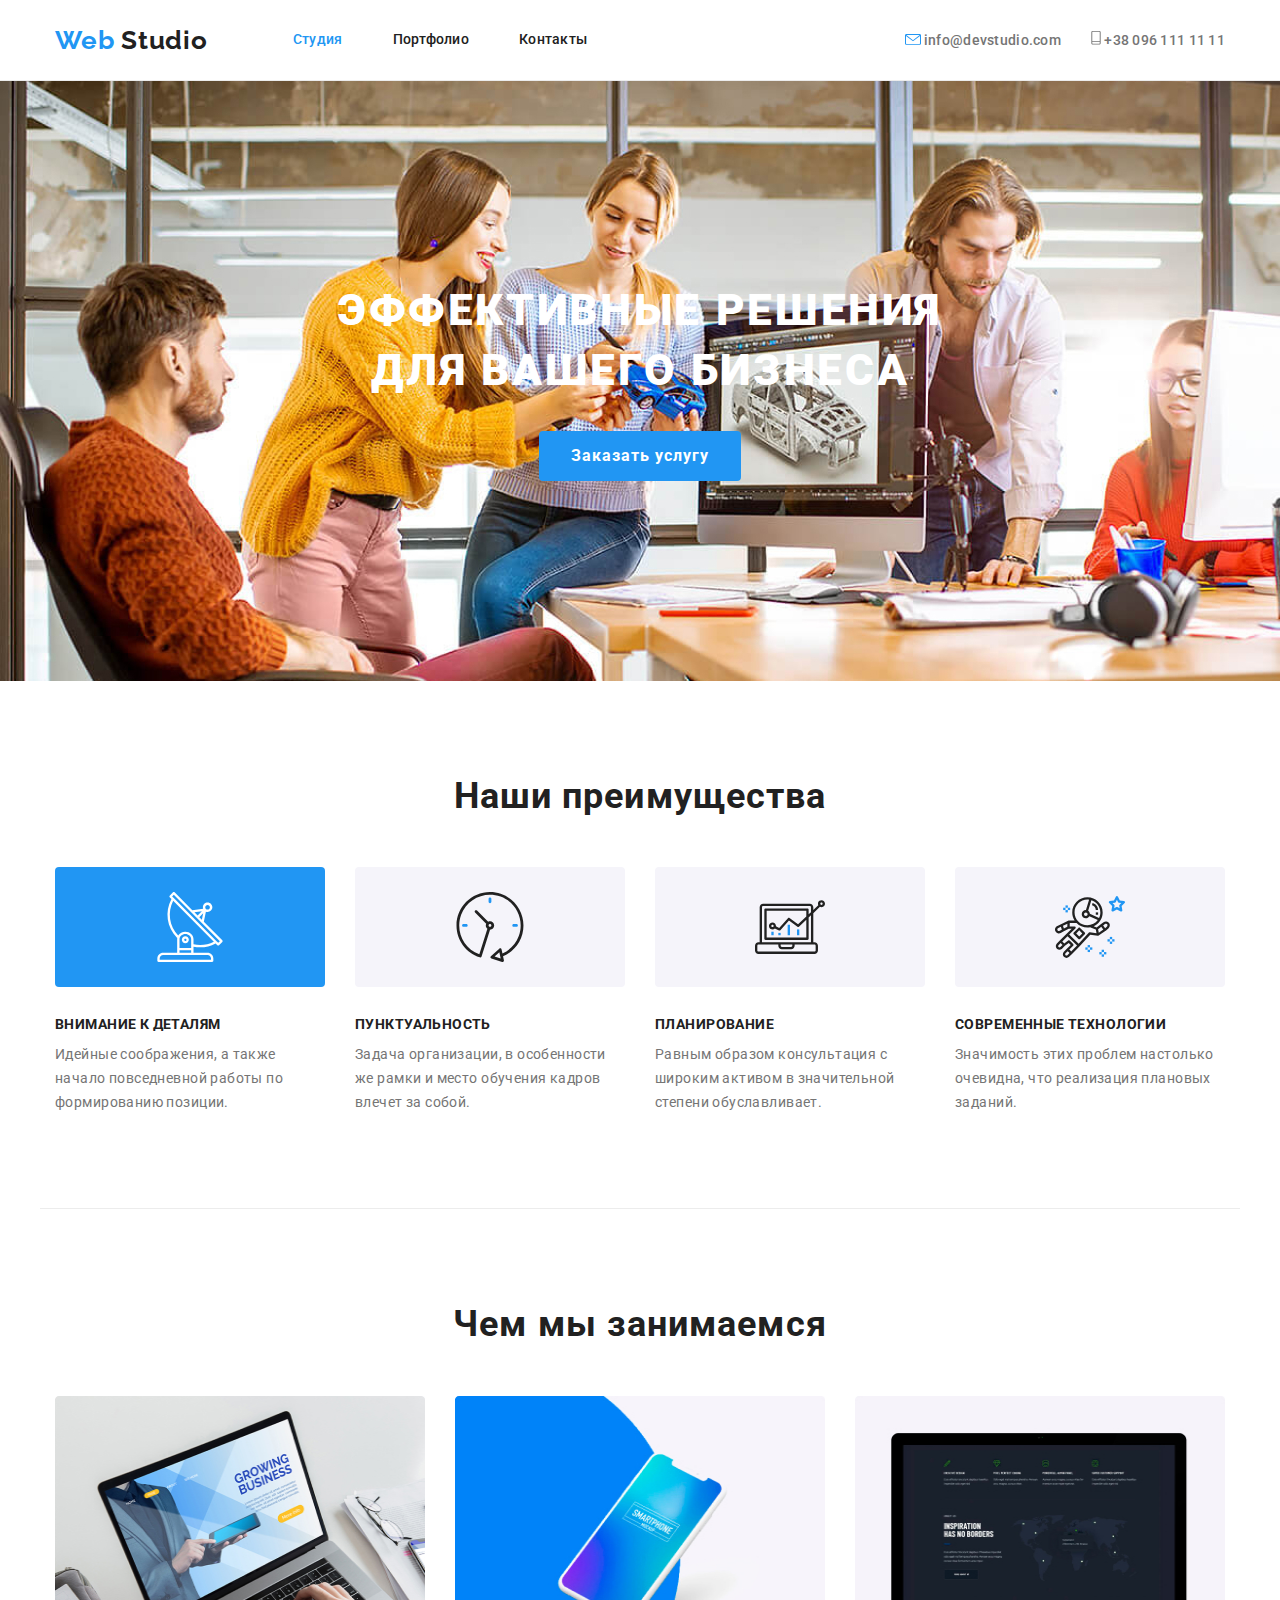
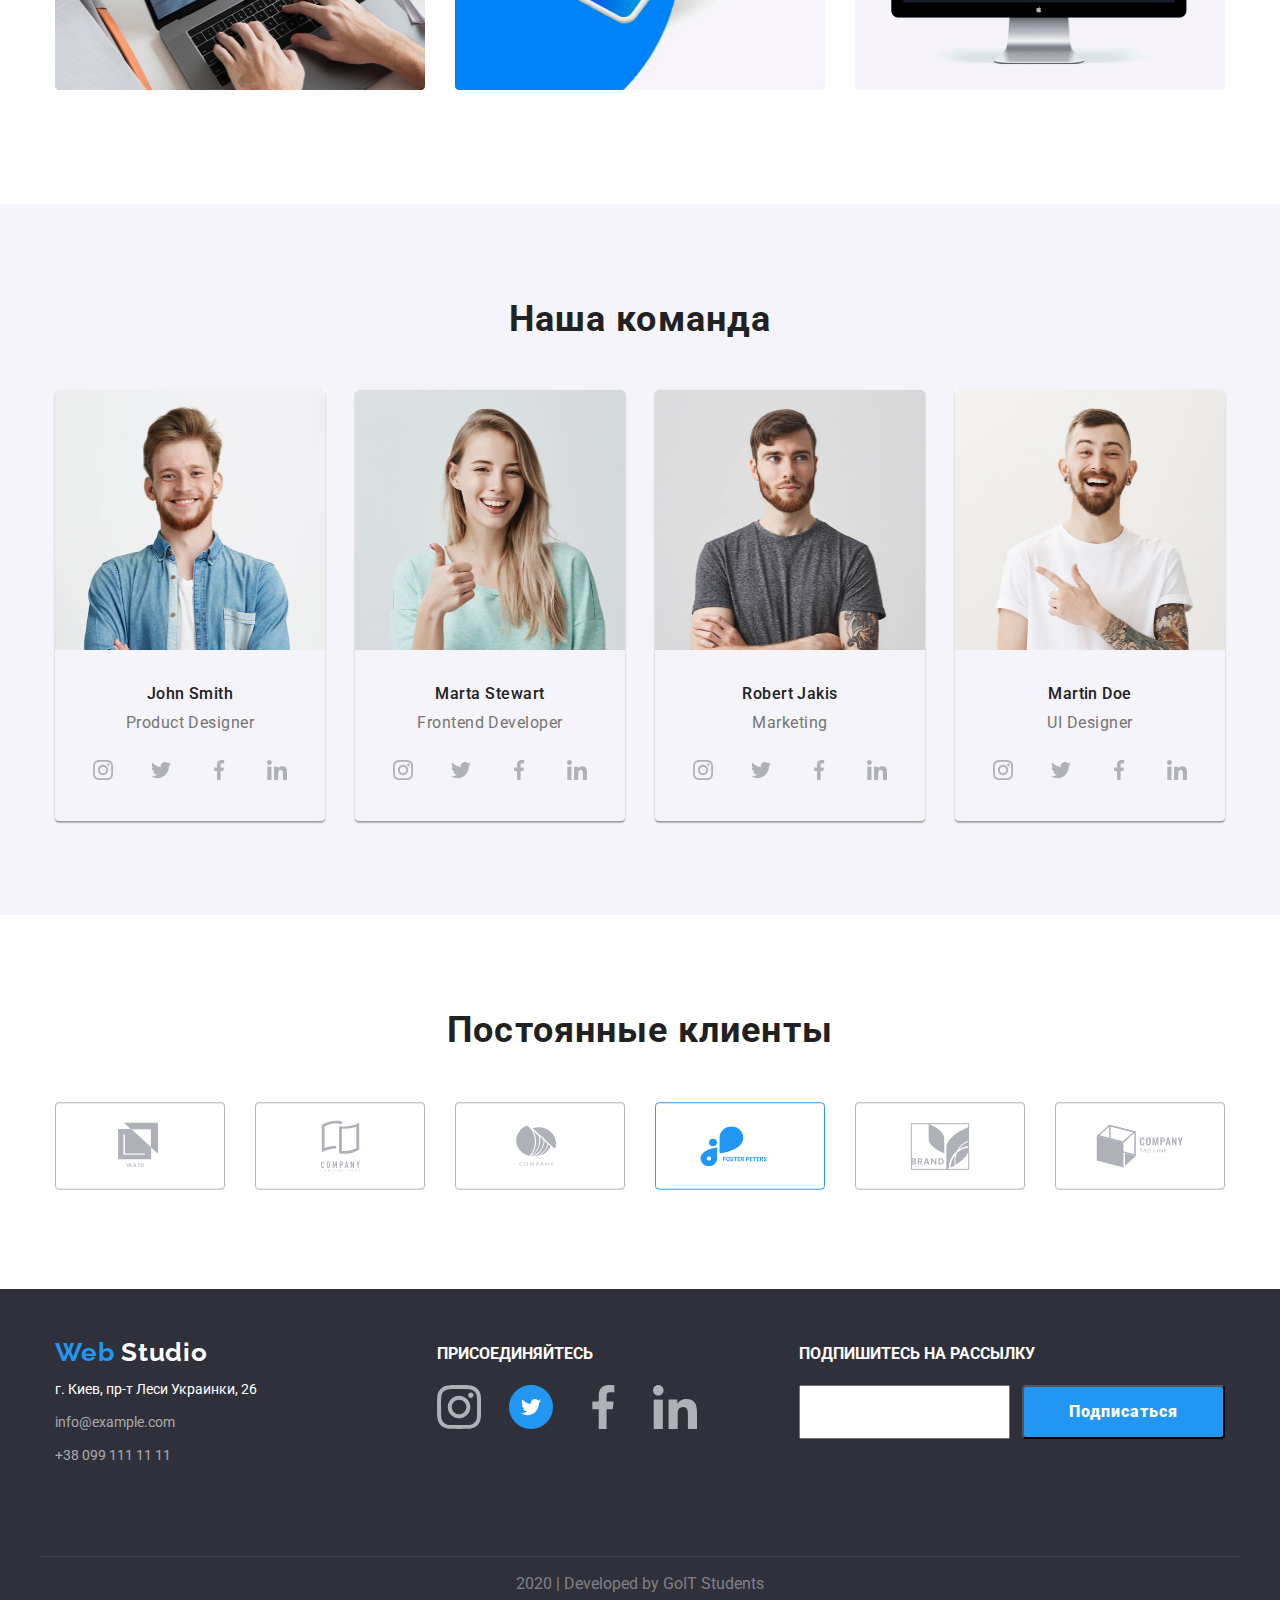
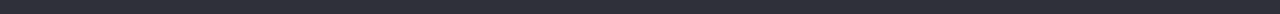
==== index.html @ aa1d591e "Create index.html" ====
<!DOCTYPE html>
<html lang="ru">
  <head>
    <meta charset="UTF-8" />
    <meta name="viewport" content="width=device-width, initial-scale=1.0" />
    <meta http-equiv="X-UA-Compatible" content="IE=Edge" />
    <title>Web Studio v.1</title>
    <link
      href="https://fonts.googleapis.com/css2?family=Raleway:wght@700&family=Roboto:wght@400;500;700;900&display=swap"
      rel="stylesheet"
    />
    <link
      rel="stylesheet"
      href="https://cdnjs.cloudflare.com/ajax/libs/modern-normalize/0.6.0/modern-normalize.min.css"
    />
    <link rel="stylesheet" href="./css/styles.css" />
  </head>

  <body class="page">
    <!-- Шапка сайта -->
    <header class="page-header">
      <div class="container main-nav">
        <nav class="container-nav">
          <a href="./index.html" class="logo">
            Web <span class="logo-studio">Studio</span>
          </a>
          <ul class="site-nav list">
            <li class="item">
              <a href="./index.html" class="link current">Студия</a>
            </li>
            <li class="item">
              <a href="./portfolio.html" class="link">Портфолио</a>
            </li>
            <li class="item"><a href="" class="link">Контакты</a></li>
          </ul>
        </nav>
        <ul class="communication list">
          <li class="item">
            <a href="mailto:info@devstudio.com" target="_blank" class="link">
              <img
                src="./images/mail.svg"
                width="16"
                height="11"
                alt="Письмо"
                class="mail"
              />
              info@devstudio.com
            </a>
          </li>
          <li class="item">
            <a href="tel:380961111111" class="link">
              <img
                src="./images/telefon.svg"
                width="10"
                height="14"
                alt="Телефон"
                class="telephone"
              />
              +38 096 111 11 11
            </a>
          </li>
        </ul>
      </div>
    </header>

    <main>
      <!-- Герой -->
      <div class="hero">
        <section class="heading">
          <h1 class="hero-title">
            ЭФФЕКТИВНЫЕ РЕШЕНИЯ ДЛЯ ВАШЕГО БИЗНЕСА
          </h1>
          <a href="" target="_blank" class="button-primary">Заказать услугу</a>
        </section>
      </div>
      <!-- Наши преимущества -->
      <div class="advantages">
        <h2 class="advantages-title">Наши преимущества</h2>
        <!-- заголовок h2,которого нет в макете ,будет спрятан при стилизации -->
        <ul class="advantages-list list">
          <li class="item">
            <div class="antenna">
              <img
                class="advantages-images"
                class=""
                src="./images/antenna.svg"
                width="70"
                height="70"
                alt="Спутниковая антенна"
              />
            </div>
            <h3 class="advantages-list-title">Внимание к деталям</h3>
            <p class="advantages-list-text">
              Идейные соображения, а также начало повседневной работы по
              формированию позиции.
            </p>
          </li>
          <li class="item">
            <div class="advantages-list-img">
              <img
                src="./images/vector.svg"
                width="70"
                height="70"
                alt="Стрелочные часы"
              />
            </div>
            <h3 class="advantages-list-title">Пунктуальность</h3>
            <p class="advantages-list-text">
              Задача организации, в особенности же рамки и место обучения кадров
              влечет за собой.
            </p>
          </li>
          <li class="item">
            <div class="advantages-list-img">
              <img
                src="./images/diagram.svg"
                width="70"
                height="70"
                alt="Диаграмма на мониторе"
              />
            </div>
            <h3 class="advantages-list-title">Планирование</h3>
            <p class="advantages-list-text">
              Равным образом консультация с широким активом в значительной
              степени обуславливает.
            </p>
          </li>
          <li class="item">
            <div class="advantages-list-img">
              <img
                src="./images/cosmonaut.svg"
                width="70"
                height="70"
                alt="Летящий космонавт"
              />
            </div>
            <h3 class="advantages-list-title">Современные технологии</h3>
            <p class="advantages-list-text">
              Значимость этих проблем настолько очевидна, что реализация
              плановых заданий.
            </p>
          </li>
        </ul>
      </div>
      <!-- Чем мы занимаемся -->
      <div class="work">
        <h2 class="work-title">Чем мы занимаемся</h2>
        <ul class="work-list list">
          <li class="item-work">
            <img
              src="./images/notebook.jpg"
              alt="Ноутбук"
              width="370"
              height="294"
            />
            <h3 class="work-list-title">Десктопные приложения</h3>
          </li>
          <li class="item-work">
            <img
              src="./images/smartfon.jpg"
              alt="Смартфон"
              width="370"
              height="294"
            />
            <h3 class="work-list-title">Мобильные приложения</h3>
          </li>
          <li class="item-work">
            <img
              src="./images/monitor.jpg"
              alt="Изображение на мониторе"
              width="370"
              height="294"
            />
            <h3 class="work-list-title">Дизайнерские решения</h3>
          </li>
        </ul>
      </div>
      <!-- Наша команда -->
      <section class="team">
        <div class="container">
          <h2 class="team-title">Наша команда</h2>
          <ul class="team-list list">
            <li class="item">
              <img
                src="./images/john.jpg"
                width="270"
                height="260"
                alt="Фото Джона"
              />
              <h3 class="team-list-title">John Smith</h3>
              <p class="team-list-text">Product Designer</p>
              <ul class="team-list-icon">
                <li class="item-icon">
                  <a
                    href=""
                    aria-label="Ссылка на Instagram"
                    class="team-list-icon-link"
                  >
                    <img
                      src="./images/instagram.svg"
                      width="20"
                      height="20"
                      alt="Иконка Instagram"
                    />
                  </a>
                </li>
                <li class="item-icon">
                  <a
                    href=""
                    aria-label="Ссылка на Twitter"
                    class="team-list-icon-link"
                  >
                    <img
                      src="./images/twitter.svg"
                      width="20"
                      height="20"
                      alt="Иконка Twitter"
                    />
                  </a>
                </li>
                <li class="item-icon">
                  <a
                    href=""
                    aria-label="Ссылка на Facebook"
                    class="team-list-icon-link"
                  >
                    <img
                      src="./images/facebook.svg"
                      width="20"
                      height="20"
                      alt="Иконка Facebook"
                    />
                  </a>
                </li>
                <li class="item-icon">
                  <a
                    href=""
                    aria-label="Ссылка на LinkedIn"
                    class="team-list-icon-link"
                  >
                    <img
                      src="./images/linkedin.svg"
                      width="20"
                      height="20"
                      alt="Иконка LinkedIn"
                    />
                  </a>
                </li>
              </ul>
            </li>
            <li class="item">
              <img
                src="./images/marta.jpg"
                width="270"
                height="260"
                alt="Фото Марты"
              />
              <h3 class="team-list-title">Marta Stewart</h3>
              <p class="team-list-text">Frontend Developer</p>
              <ul class="team-list-icon">
                <li>
                  <a
                    href=""
                    aria-label="Ссылка на Instagram"
                    class="team-list-icon-link"
                  >
                    <img
                      src="./images/instagram.svg"
                      width="20"
                      height="20"
                      alt="Иконка Instagram"
                    />
                  </a>
                </li>
                <li>
                  <a
                    href=""
                    aria-label="Ссылка на Twitter"
                    class="team-list-icon-link"
                  >
                    <img
                      src="./images/twitter.svg"
                      width="20"
                      height="20"
                      alt="Иконка Twitter"
                    />
                  </a>
                </li>
                <li>
                  <a
                    href=""
                    aria-label="Ссылка на Facebook"
                    class="team-list-icon-link"
                  >
                    <img
                      src="./images/facebook.svg"
                      width="20"
                      height="20"
                      alt="Иконка Facebook"
                    />
                  </a>
                </li>
                <li>
                  <a
                    href=""
                    aria-label="Ссылка на LinkedIn"
                    class="team-list-icon-link"
                  >
                    <img
                      src="./images/linkedin.svg"
                      width="20"
                      height="20"
                      alt="Иконка LinkedIn"
                    />
                  </a>
                </li>
              </ul>
            </li>
            <li class="item">
              <img
                src="./images/robert.jpg"
                width="270"
                height="260"
                alt="Фото Роберта"
              />
              <h3 class="team-list-title">Robert Jakis</h3>
              <p class="team-list-text">Marketing</p>
              <ul class="team-list-icon">
                <li>
                  <a
                    href=""
                    aria-label="Ссылка на Instagram"
                    class="team-list-icon-link"
                  >
                    <img
                      src="./images/instagram.svg"
                      width="20"
                      height="20"
                      alt="Иконка Instagram"
                    />
                  </a>
                </li>
                <li>
                  <a
                    href=""
                    aria-label="Ссылка на Twitter"
                    class="team-list-icon-link"
                  >
                    <img
                      src="./images/twitter.svg"
                      width="20"
                      height="20"
                      alt="Иконка Twitter"
                    />
                  </a>
                </li>
                <li>
                  <a
                    href=""
                    aria-label="Ссылка на Facebook"
                    class="team-list-icon-link"
                  >
                    <img
                      src="./images/facebook.svg"
                      width="20"
                      height="20"
                      alt="Иконка Facebook"
                    />
                  </a>
                </li>
                <li>
                  <a
                    href=""
                    aria-label="Ссылка на LinkedIn"
                    class="team-list-icon-link"
                  >
                    <img
                      src="./images/linkedin.svg"
                      width="20"
                      height="20"
                      alt="Иконка LinkedIn"
                    />
                  </a>
                </li>
              </ul>
            </li>
            <li class="item">
              <img
                src="./images/martin.jpg"
                width="270"
                height="260"
                alt="Фото Мартина"
              />
              <h3 class="team-list-title">Martin Doe</h3>
              <p class="team-list-text">UI Designer</p>
              <ul class="team-list-icon">
                <li>
                  <a
                    href=""
                    aria-label="Ссылка на Instagram"
                    class="team-list-icon-link"
                  >
                    <img
                      src="./images/instagram.svg"
                      width="20"
                      height="20"
                      alt="Иконка Instagram"
                    />
                  </a>
                </li>
                <li>
                  <a
                    href=""
                    aria-label="Ссылка на Twitter"
                    class="team-list-icon-link"
                  >
                    <img
                      src="./images/twitter.svg"
                      width="20"
                      height="20"
                      alt="Иконка Twitter"
                    />
                  </a>
                </li>
                <li>
                  <a
                    href=""
                    aria-label="Ссылка на Facebook"
                    class="team-list-icon-link"
                  >
                    <img
                      src="./images/facebook.svg"
                      width="20"
                      height="20"
                      alt="Иконка Facebook"
                    />
                  </a>
                </li>
                <li>
                  <a
                    href=""
                    aria-label="Ссылка на LinkedIn"
                    class="team-list-icon-link"
                  >
                    <img
                      src="./images/linkedin.svg"
                      width="20"
                      height="20"
                      alt="Иконка LinkedIn"
                    />
                  </a>
                </li>
              </ul>
            </li>
          </ul>
        </div>
      </section>
      <!-- Постоянные клиенты -->
      <div class="customers">
        <h2 class="customers-title">Постоянные клиенты</h2>
        <ul class="customers-list list">
          <li class="item">
            <a
              href=""
              aria-label="Ссылка на сайт компании YA & CO"
              class="customers-list-link"
            >
              <img
                src="./images/yaco.svg"
                width="170"
                height="90"
                alt="Логотип YA & CO"
              />
            </a>
          </li>
          <li class="item">
            <a
              href=""
              aria-label="Ссылка на сайт компании COMPANY TAGLINE HERE"
              class="customers-list-link"
            >
              <img
                src="./images/companytaglinehere.svg"
                width="170"
                height="90"
                alt="Логотип COMPANY TAGLINE HERE"
              />
            </a>
          </li>
          <li class="item">
            <a
              href=""
              aria-label="Ссылка на сайт компании COMPANY"
              class="customers-list-link"
            >
              <img
                src="./images/company.svg"
                width="170"
                height="90"
                alt="Логотип COMPANY"
              />
            </a>
          </li>
          <li class="item">
            <a
              href=""
              aria-label="Ссылка на сайт компании FOSTER PETERS"
              class="customers-list-link"
            >
              <img
                src="./images/fosterpeters.svg"
                width="170"
                height="90"
                alt="Логотип FOSTER PETERS"
              />
            </a>
          </li>
          <li class="item">
            <a
              href=""
              aria-label="Ссылка на сайт компании BRAND"
              class="customers-list-link"
            >
              <img
                src="./images/brand.svg"
                width="170"
                height="90"
                alt="Логотип BRAND"
              />
            </a>
          </li>
          <li class="item">
            <a
              href=""
              aria-label="Ссылка на сайт компании COMPANY TAG LINE"
              class="customers-list-link"
            >
              <img
                src="./images/companytagline.svg"
                width="170"
                height="90"
                alt="Логотип COMPANY TAG LINE"
              />
            </a>
          </li>
        </ul>
      </div>
    </main>
    <!-- Футер -->
    <footer class="footer">
      <!-- Адрес -->
      <div class="container footer-container">
        <div class="footer-left-block">
          <a href="./index.html" class="logo footer-logo">
            Web <span class="footer-studio">Studio</span>
          </a>
          <address class="footer-contacts">
            <span class="footer-contacts-address"
              >г. Киев, пр-т Леси Украинки, 26</span
            >
            <span class="footer-mail">info@example.com</span>
            <span class="footer-telephone">+38 099 111 11 11</span>
          </address>
        </div>
        <!-- Ссылки на соц.сети -->
        <div class="footer-social-media">
          <b class="footer-social-media-act">ПРИСОЕДИНЯЙТЕСЬ</b>
          <ul class="footer-social-media-list list">
            <li>
              <a
                href=""
                aria-label="Ссылка на Instagram"
                class="footer-social-media-list-link"
              >
                <img
                  src="./images/instagram.svg"
                  width="44"
                  height="44"
                  alt="Иконка Instagram"
                />
              </a>
            </li>
            <li>
              <a
                href=""
                aria-label="Ссылка на Twitter"
                class="footer-social-media-list-link"
              >
                <img
                  src="./images/twitter1.svg"
                  width="44"
                  height="44"
                  alt="Иконка Twitter"
                />
              </a>
            </li>
            <li>
              <a
                href=""
                aria-label="Ссылка на Facebook"
                class="footer-social-media-list-link"
              >
                <img
                  src="./images/facebook.svg"
                  width="44"
                  height="44"
                  alt="Иконка Facebook"
                />
              </a>
            </li>
            <li>
              <a
                href=""
                aria-label="Ссылка на LinkedIn"
                class="footer-social-media-list-link"
              >
                <img
                  src="./images/linkedin.svg"
                  width="44"
                  height="44"
                  alt="Иконка LinkedIn"
                />
              </a>
            </li>
          </ul>
        </div>
        <!-- Форма подписки на рассылку -->
        <div class="form">
          <b class="form-act">ПОДПИШИТЕСЬ НА РАССЫЛКУ</b>
          <div class="form-input">
            <input type="text" />
            <button type="button" class="button-secondary">Подписаться</button>
          </div>
        </div>
      </div>
      <div class="container-inscription">
        <p class="footer-inscription">2020 | Developed by GoIT Students</p>
      </div>
    </footer>
  </body>
</html>
---- css/styles.css ----
:root {
  --primary-text-color: #757575;
  --title-text-color: #212121;
  --accent-color: #2196f3;
  --other-text-color: #ffffff;
  --primary-bg-color: #ffffff;
  --button-text-color: #ffffff;
  --footer-bg-color: #2f303a;
  --header-bg-color: #ffffff;
  --address-text-color: rgba(255, 255, 255, 0.6);
  --footer-inscription-color: rgba(255, 255, 255, 0.4);
  --section-bg-color: #f5f4fa;
  --portfolio-bg-color: #ffffff;
  --advantages-border-color: #ececec;
  --footer-border-color: rgba(255, 255, 255, 0.1);
  --portfolio-header-border-color: #ececec;
  --portfolio-image-border-color: #eeeeee;
}

html {
  box-sizing: border-box;
}

*,
*::before,
*::after {
  box-sizing: inherit;
}

/* body */

.page {
  margin: 0;

  font-family: Roboto, sans-serif;
  font-style: normal;
  color: var(--primary-text-color);
  background-color: var(--primary-bg-color);
}
a {
  text-decoration: none;
}

.advantages,
.work,
.customers,
.container {
  width: 1200px;
  padding-left: 15px;
  padding-right: 15px;
  margin-left: auto;
  margin-right: auto;
  /* outline: 2px solid tomato; */
}
.advantages-title,
.work-title,
.team-title,
.customers-title,
.portfolio-title {
  margin: 0;
  margin-bottom: 50px;

  font-family: Roboto, sans-serif;
  font-style: normal;
  font-weight: 700;
  font-size: 36px;
  line-height: 1.17;
  text-align: center;
  letter-spacing: 0.03em;
  color: var(--title-text-color);
}
.advantages-list .item,
.work-list .item-work,
.team-list .item,
.customers-list .item {
  margin-right: 30px;
}
.list,
.team-list-icon {
  display: flex;
  list-style: none;
  margin: 0;
  padding: 0;
}

/* Шапка сайта */

.page-header {
  background-color: var(--header-bg-color);
  border-bottom: 1px solid var(--portfolio-header-border-color);
}

.logo {
  margin-right: 85px;
  font-family: Raleway, sans-serif;
  font-style: normal;
  font-weight: 700;
  font-size: 26px;
  line-height: 1.19;
  letter-spacing: 0.03em;
  color: var(--accent-color);
}
.logo-studio {
  color: var(--title-text-color);
}

.main-nav,
.container-nav {
  display: flex;
  align-items: center;
}
.site-nav .item {
  margin-right: 50px;
}
.site-nav .item:last-child {
  margin-right: 0;
}
.site-nav .link {
  display: block;
  padding-top: 32px;
  padding-bottom: 32px;

  font-family: Roboto, sans-serif;
  font-style: normal;
  font-weight: 500;
  font-size: 14px;
  line-height: 1.14;
  letter-spacing: 0.02em;
  color: var(--title-text-color);
}
.site-nav .link:hover,
.site-nav .link:focus {
  color: var(--accent-color);
}
.site-nav .link.current {
  color: var(--accent-color);
}

.communication {
  margin-left: auto;
}
.communication .item + .item {
  margin-left: 30px;
}
.communication > .item > .mail {
  color: var(--accent-color);
}
.communication .link {
  font-family: Roboto, sans-serif;
  font-style: normal;
  font-weight: 500;
  font-size: 14px;
  line-height: 1.14;
  letter-spacing: 0.02em;
  color: var(--primary-text-color);
}
.communication .link:hover,
.communication .link:focus {
  color: var(--accent-color);
}

/* CSS для вкладки Студия (index.html)*/

/* Герой */

.hero {
  padding-top: 200px;
  padding-bottom: 200px;

  background: url(../images/hero.jpg);
  /* background: rgba(47, 48, 58, 0.8); */
  text-align: center;
  height: 600px;
}
.heading {
  /* outline: 2px solid tomato; */
  margin-left: auto;
  margin-right: auto;
  padding-left: 15px;
  padding-right: 15px;

  width: 646px;
  height: 200px;
  text-align: center;
}
.hero-title {
  margin-top: 0;
  margin-bottom: 46px;

  height: 104px;
  font-family: Roboto, sans-serif;
  font-style: normal;
  font-weight: 900;
  font-size: 44px;
  line-height: 1.36;
  letter-spacing: 0.06em;
  text-transform: uppercase;
  text-align: center;
  color: #ffffff;
}
.button-primary {
  display: inline-block;
  padding: 10px 32px;

  width: 200;
  font-family: Roboto, sans-serif;
  font-style: normal;
  font-weight: 700;
  font-size: 16px;
  line-height: 1.88;
  align-items: center;
  text-align: center;
  letter-spacing: 0.06em;
  color: var(--button-text-color);
  background-color: var(--accent-color);
  border-radius: 4px;
}

/* Наши преимущества */

.advantages {
  padding-top: 94px;
  padding-bottom: 94px;
  border-bottom: 1px solid var(--advantages-border-color);
}
.antenna {
  padding-top: 25px;
  padding-bottom: 25px;
  background-color: var(--accent-color);
  border-radius: 4px;
  width: 270px;
  height: 120px;
  text-align: center;
}
.advantages-list-img {
  padding-top: 25px;
  padding-bottom: 25px;
  background-color: var(--section-bg-color);
  border-radius: 4px;
  text-align: center;
  width: 270px;
  height: 120px;
}
.advantages-images {
  display: inline-block;
}
.advantages-list-text {
  margin: 0;
  margin-top: 10px;

  font-family: Roboto, sans-serif;
  font-style: normal;
  font-weight: 400;
  font-size: 14px;
  line-height: 1.7;
  letter-spacing: 0.03em;
  color: var(--primary-text-color);
}
.advantages-list-title {
  margin: 0;
  margin-top: 30px;

  font-family: Roboto, sans-serif;
  font-style: normal;
  font-weight: 700;
  font-size: 14px;
  line-height: 1.14;
  letter-spacing: 0.03em;
  text-transform: uppercase;
  color: var(--title-text-color);
}

/* Чем мы занимаемся */

.work {
  padding-top: 94px;
  padding-bottom: 94px;
}
.item-work {
  border-radius: 4px;
}
.item-work:nth-child(3n) {
  margin-right: 0;
}
.work-list-title {
  margin: 0;

  font-family: Roboto, sans-serif;
  font-style: normal;
  font-weight: 700;
  font-size: 14px;
  line-height: 1.14;
  text-align: center;
  letter-spacing: 0.03em;
  text-transform: uppercase;
  color: var(--other-text-color);
}

/* Наша команда */

.team {
  padding-top: 94px;
  padding-bottom: 94px;
  background-color: var(--section-bg-color);
}
.team-list > .item {
  box-shadow: 0px 2px 1px rgba(0, 0, 0, 0.2), 0px 1px 1px rgba(0, 0, 0, 0.14),
    0px 1px 3px rgba(0, 0, 0, 0.12);
  border-radius: 4px;
}
.team-list > .item:nth-child(4n) {
  margin-right: 0;
}
.team-list-title {
  margin: 0;
  margin-top: 30px;

  font-family: Roboto, sans-serif;
  font-style: normal;
  font-weight: 500;
  font-size: 16px;
  line-height: 1.19;
  text-align: center;
  letter-spacing: 0.03em;
  color: var(--title-text-color);
}
.team-list-text {
  margin: 0;
  margin-top: 10px;

  font-family: Roboto, sans-serif;
  font-style: normal;
  font-weight: 400;
  font-size: 16px;
  line-height: 1.19;
  text-align: center;
  letter-spacing: 0.03em;
  color: var(--primary-text-color);
}
.team-list-icon {
  justify-content: space-evenly;
  margin-top: 28px;
  margin-bottom: 36px;
  text-align: center;
}
/* .section-list-icon .item-icon {
  margin-right: 35px;
} */
.team-list-icon-link {
  font-family: Roboto, sans-serif;
  font-style: normal;
  font-weight: 500;
  font-size: 14px;
  line-height: 1.14;
  letter-spacing: 0.02em;
  color: var(--title-text-color);
}
.team-list-icon-link:hover,
.team-list-icon-link:focus {
  color: var(--accent-color);
}

/* Постоянные клиенты */

.customers {
  padding-top: 94px;
  padding-bottom: 94px;
}
.customers-list > .item:nth-child(6n) {
  margin-right: 0;
}
/* .customers-list-link:hover,
.customers-list-link:focus {
  color: var(--accent-color);
} */

/* CSS для вкладки Портфолио (portfolio.html) */

.portfolio {
  background-color: var(--portfolio-bg-color);
  padding-top: 94px;
  padding-bottom: 94px;
}
.portfolio-list,
.portfolio-projectslist {
  list-style: none;
  padding: 0;
  margin: 0;
}
.portfolio-projectslist {
  display: flex;
  flex-wrap: wrap;
}
.portfolio-list {
  display: flex;
  margin-bottom: 50px;
  margin-left: auto;
  margin-right: auto;
  /* outline: 2px solid tomato; */
  width: 632px;
  align-items: center;
}
.portfolio-list .item-button + .item-button {
  margin-left: 8px;
}
.portfolio-list-button {
  display: inline-block;
  padding: 6px 22px;

  font-family: Roboto, sans-serif;
  font-style: normal;
  font-weight: 500;
  font-size: 16px;
  line-height: 1.62;
  text-align: center;
  letter-spacing: 0.03em;
  background: var(--section-bg-color);
  border-radius: 4px;
}
.portfolio-list-button:hover,
.portfolio-list-button:focus {
  font-family: Roboto, sans-serif;
  font-style: normal;
  font-weight: 500;
  font-size: 16px;
  line-height: 1.62;
  text-align: center;
  letter-spacing: 0.03em;
  color: var(--button-text-color);
  background: var(--accent-color);
  box-shadow: 0px 2px 2px rgba(0, 0, 0, 0.12), 0px 1px 2px rgba(0, 0, 0, 0.08),
    0px 3px 1px rgba(0, 0, 0, 0.1);
  border-radius: 4px;
}
.portfolio-projectslist-item {
  margin-bottom: 30px;
  margin-right: 30px;

  width: calc((100% - 2 * 30px) / 3);
  /* outline: 1px solid teal; */
}
.portfolio-projectslist-item:nth-child(3n) {
  margin-right: 0;
}
.portfolio-projectslist-item:nth-last-child(-n + 3) {
  margin-bottom: 0;
}
.portfolio-projectslist-link {
  display: block;
}
/* .portfolio-projectslist-link > img {
  display: block;
  max-height: 310px;
} */
.portfolio-projectslist-frame {
  border-left: 1px solid var(--portfolio-image-border-color);
  border-bottom: 1px solid var(--portfolio-image-border-color);
  border-right: 1px solid var(--portfolio-image-border-color);
  border-bottom-left-radius: 5px;
  border-bottom-right-radius: 5px;
}
.portfolio-projectlist-title {
  margin: 0;
  margin-top: 20px;

  font-family: Roboto, sans-serif;
  font-style: normal;
  font-weight: 700;
  font-size: 18px;
  line-height: 2;
  letter-spacing: 0.06em;
  color: var(--title-text-color);
}
.portfolio-projectlist-type {
  margin: 0;
  margin-top: 4px;
  margin-bottom: 20px;

  font-family: Roboto, sans-serif;
  font-style: normal;
  font-weight: 400;
  font-size: 16px;
  line-height: 1.87;
  letter-spacing: 0.03em;
  color: var(--primary-text-color);
}
.portfolio-projectlist-text {
  margin: 0;

  font-family: Roboto, sans-serif;
  font-style: normal;
  font-weight: 400;
  font-size: 18px;
  line-height: 1.55;
  letter-spacing: 0.03em;
  color: var(--primary-text-color);
}

/* Футер */

.footer {
  background-color: var(--footer-bg-color);
}
.footer-container {
  display: flex;
  border-bottom: 1px solid var(--footer-border-color);
}
/* .footer-left-block,
.footer-social-media,
.form {
  outline: 1px solid white;
} */
.footer-left-block {
  display: inline-block;
  width: 210px;
  margin: 0;
  margin-top: 48px;
  margin-right: 179px;
  margin-bottom: 88px;
}
.footer-logo {
  display: inline-block;
  margin: 0;
  margin-bottom: 10px;
}
.footer-studio {
  color: var(--button-text-color);
}
.footer-contacts {
  display: flex;
  flex-direction: column;
  font-family: Roboto, sans-serif;
  font-style: normal;
  font-weight: 400;
  font-size: 14px;
  line-height: 1.71;
  color: var(--address-text-color);
}
.footer-contacts-address {
  display: inline-block;
  margin-bottom: 9px;
  color: var(--other-text-color);
}
.footer-mail {
  display: inline-block;
  margin-bottom: 9px;
}
.footer-social-media {
  display: inline-block;
  width: 270px;
  margin: 0;
  margin-top: 56px;
  margin-right: 102px;
  margin-bottom: 74px;
}
.footer-social-media-act,
.form-act {
  display: inline-block;
  margin-bottom: 21px;
  color: var(--other-text-color);
}
.footer-social-media-list {
  justify-content: space-between;
}
.footer-social-media-list-link {
  font-family: Roboto, sans-serif;
  font-style: normal;
  font-weight: 400;
  font-size: 14px;
  line-height: 1.71;
  letter-spacing: 0.03em;
  color: var(--address-text-color);
}
.footer-social-media-list-link:hover,
.footer-social-media-list-link:focus {
  color: var(--accent-color);
}
.form {
  display: inline-block;
  margin: 0;
  margin-top: 56px;
  margin-left: auto;
  margin-bottom: 50px;
}
.form-input {
  display: flex;
}
.button-secondary {
  display: inline-block;
  padding: 10px 45px;
  margin-left: 12px;

  width: 200;
  font-family: Roboto, sans-serif;
  font-style: normal;
  font-weight: 900;
  font-size: 16px;
  line-height: 1.88;
  display: inline-block;
  align-items: center;
  text-align: center;
  letter-spacing: 0.06em;
  color: var(--button-text-color);
  background-color: var(--accent-color);
  border-radius: 4px;
}
.container-inscription {
  margin: 0;
  margin-left: auto;
  margin-right: auto;
  padding-top: 18px;
  padding-bottom: 21px;

  width: 310px;
  /* outline: 1px solid tomato; */
  text-align: center;
}
.footer-inscription {
  margin: 0;
  color: var(--footer-inscription-color);
}
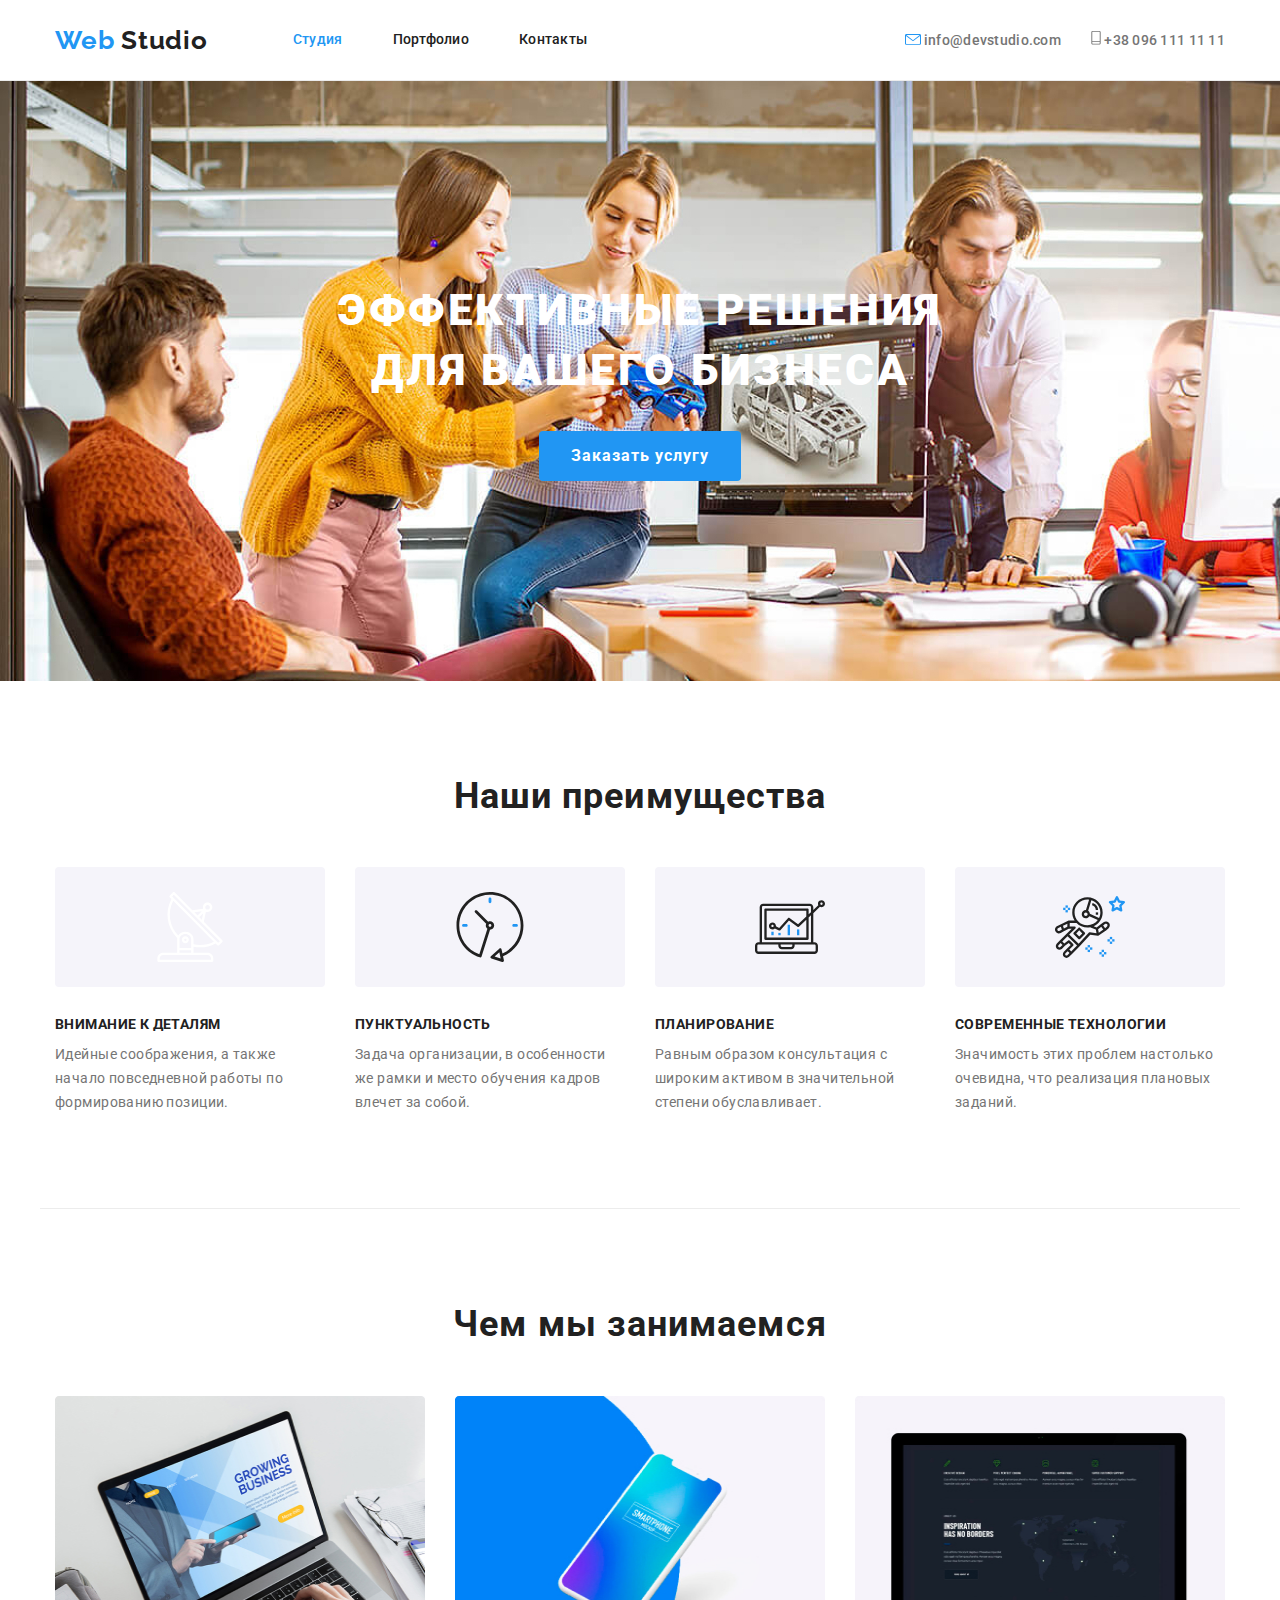
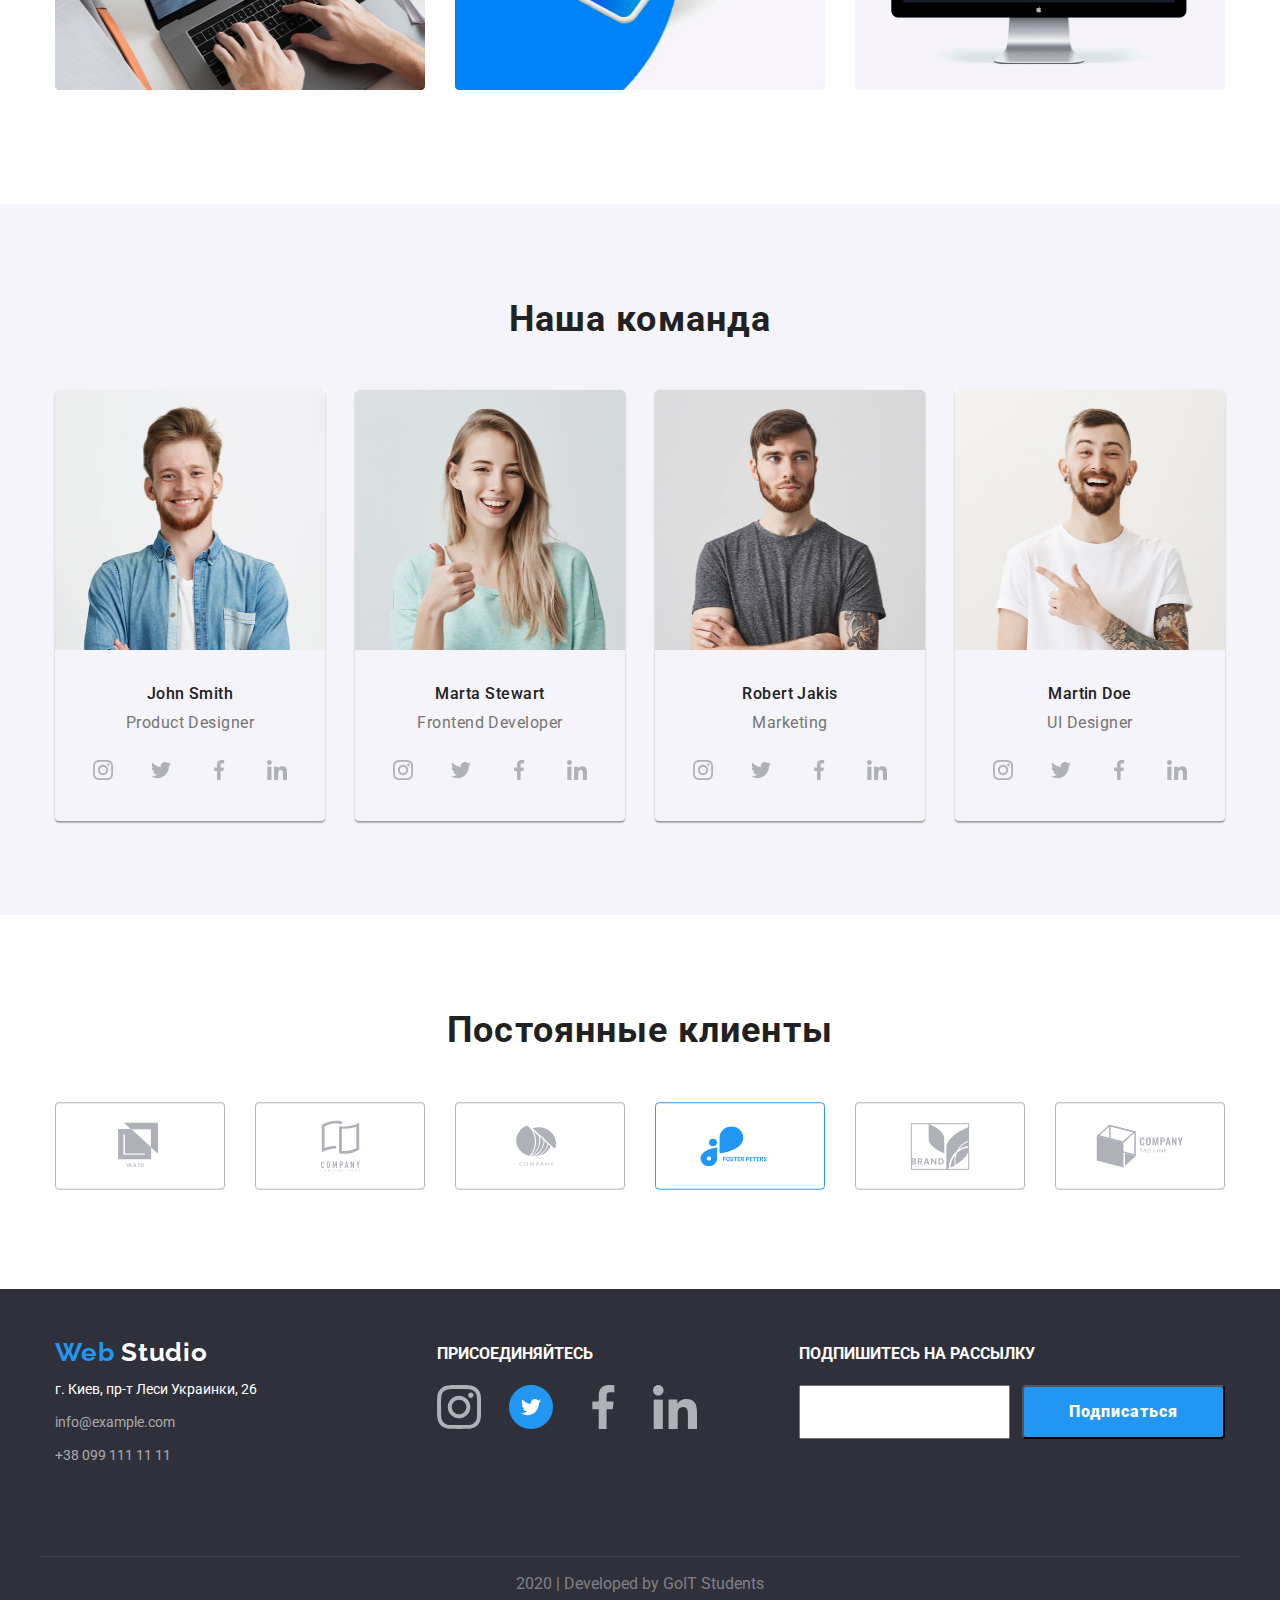
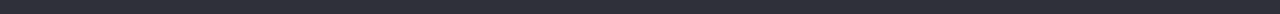
==== commit dd0c2993: "Update index.html" ====
--- a/index.html
+++ b/index.html
@@ -79,10 +79,8 @@
         <!-- заголовок h2,которого нет в макете ,будет спрятан при стилизации -->
         <ul class="advantages-list list">
           <li class="item">
-            <div class="antenna">
-              <img
-                class="advantages-images"
-                class=""
+            <div class="advantages-list-img">
+              <img
                 src="./images/antenna.svg"
                 width="70"
                 height="70"
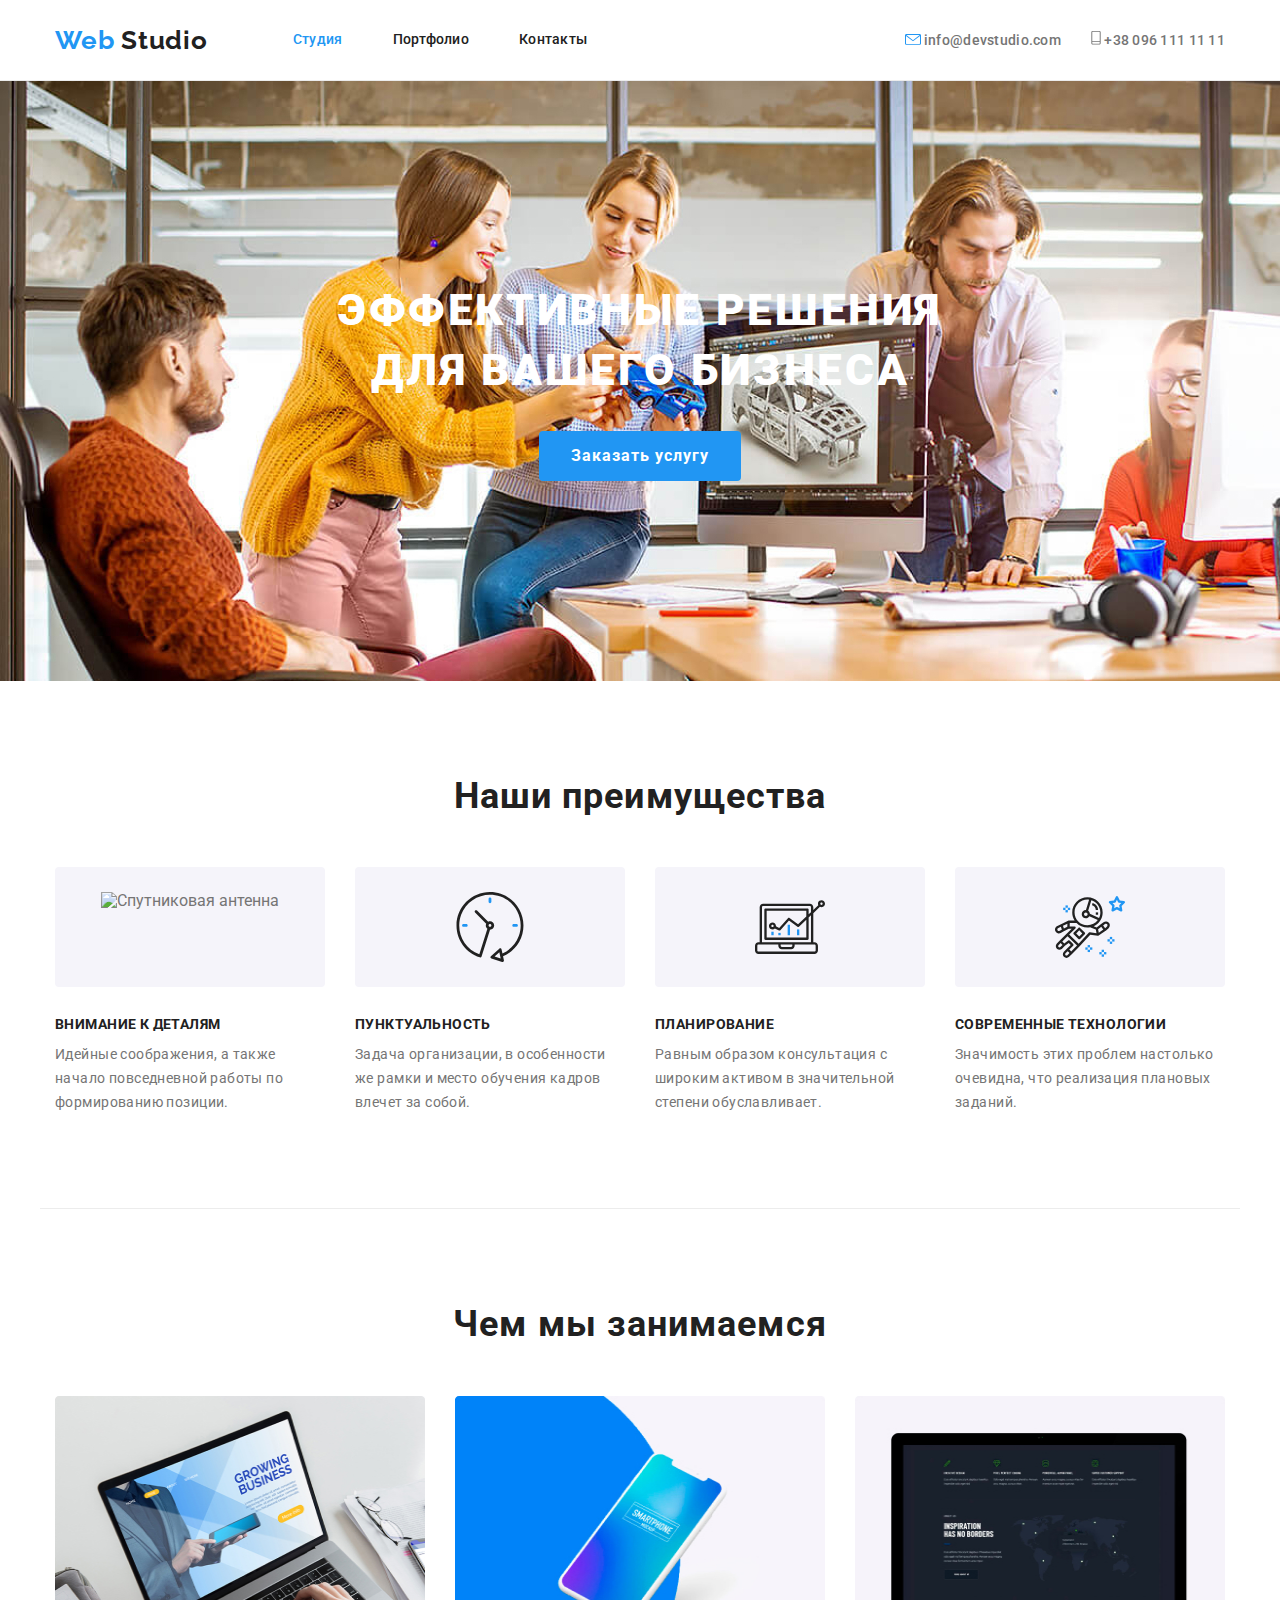
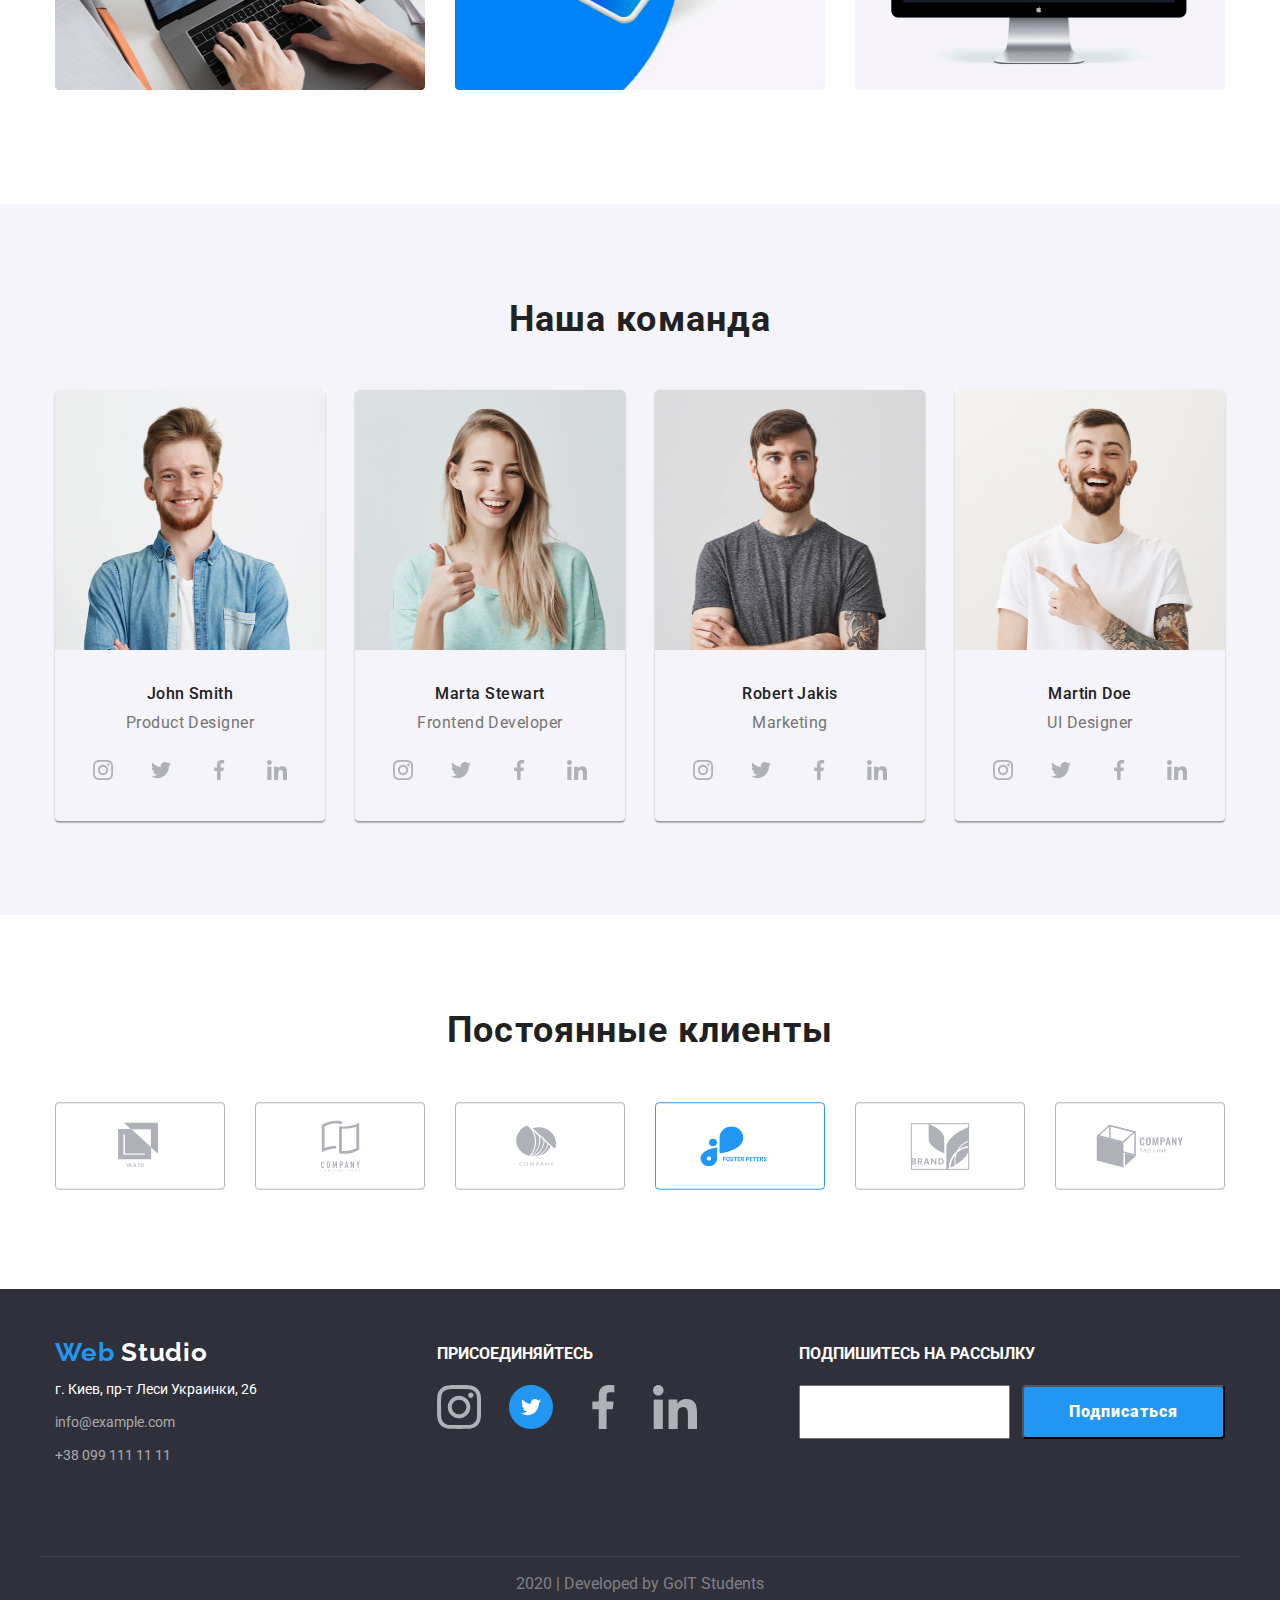
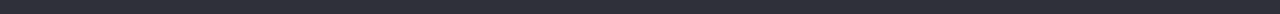
==== commit 74766ddc: "Update index.html" ====
--- a/index.html
+++ b/index.html
@@ -81,7 +81,7 @@
           <li class="item">
             <div class="advantages-list-img">
               <img
-                src="./images/antenna.svg"
+                src="./images/antenn.svg"
                 width="70"
                 height="70"
                 alt="Спутниковая антенна"
--- a/css/styles.css
+++ b/css/styles.css
@@ -167,7 +167,7 @@
   padding-top: 200px;
   padding-bottom: 200px;
 
-  background: url(../images/hero.jpg);
+  background-image: url("../images/hero.jpg");
   /* background: rgba(47, 48, 58, 0.8); */
   text-align: center;
   height: 600px;
@@ -222,15 +222,6 @@
   padding-top: 94px;
   padding-bottom: 94px;
   border-bottom: 1px solid var(--advantages-border-color);
-}
-.antenna {
-  padding-top: 25px;
-  padding-bottom: 25px;
-  background-color: var(--accent-color);
-  border-radius: 4px;
-  width: 270px;
-  height: 120px;
-  text-align: center;
 }
 .advantages-list-img {
   padding-top: 25px;
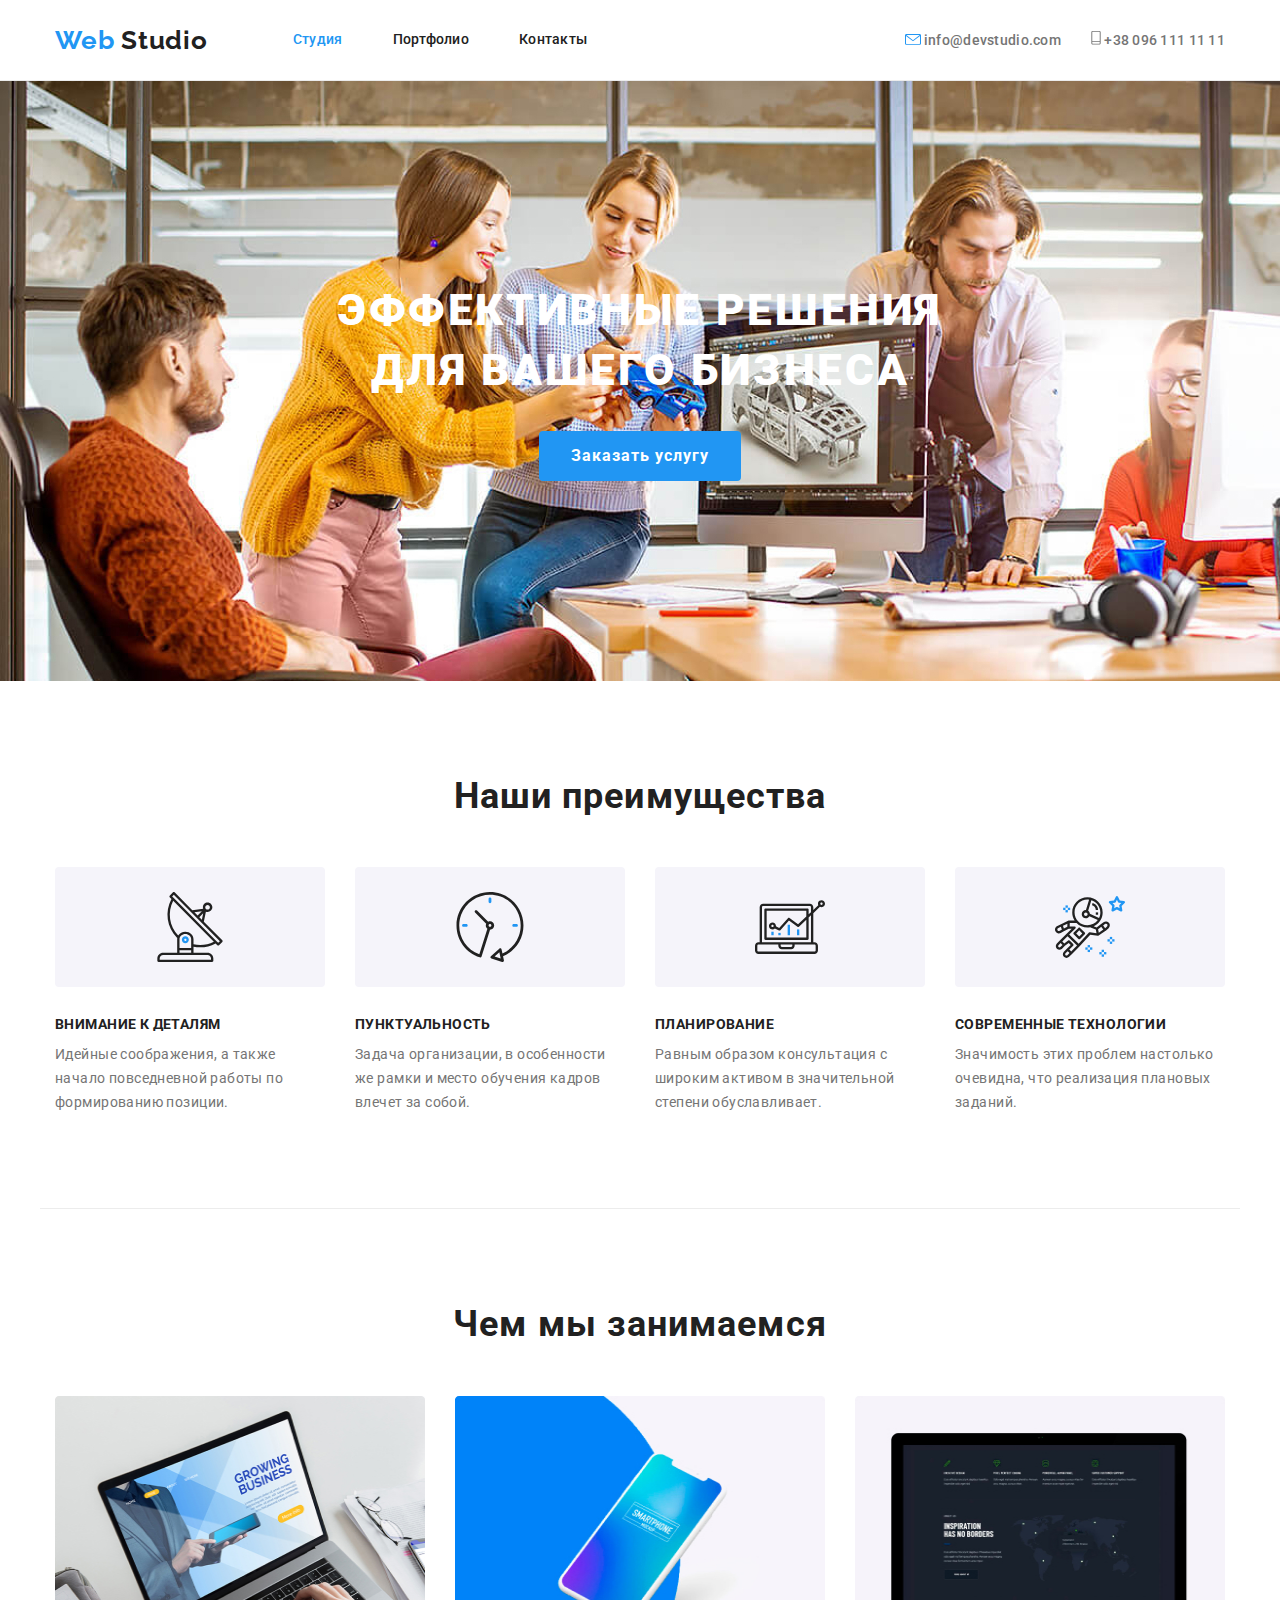
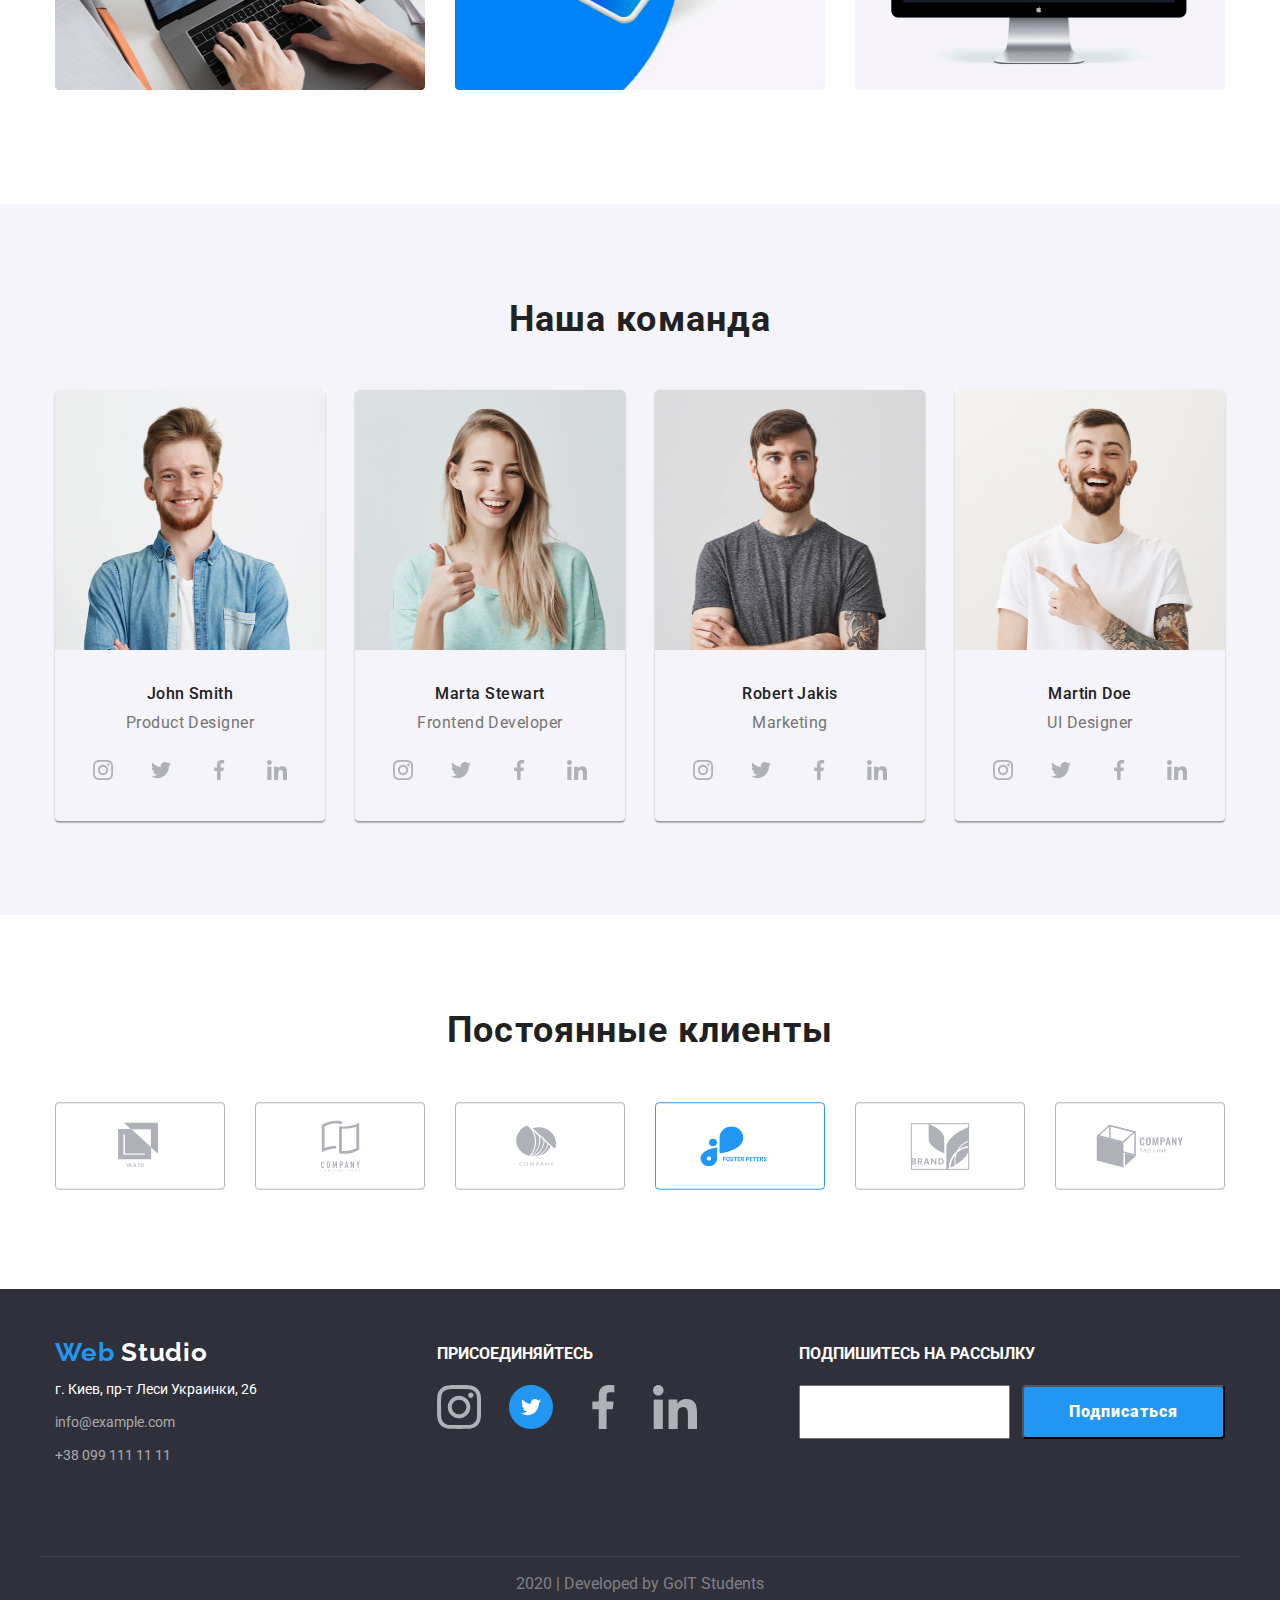
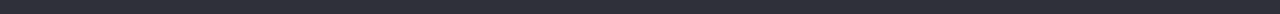
==== commit bcefa4ad: "Update index.html" ====
--- a/index.html
+++ b/index.html
@@ -81,7 +81,7 @@
           <li class="item">
             <div class="advantages-list-img">
               <img
-                src="./images/antenn.svg"
+                src="./images/antenna.svg"
                 width="70"
                 height="70"
                 alt="Спутниковая антенна"
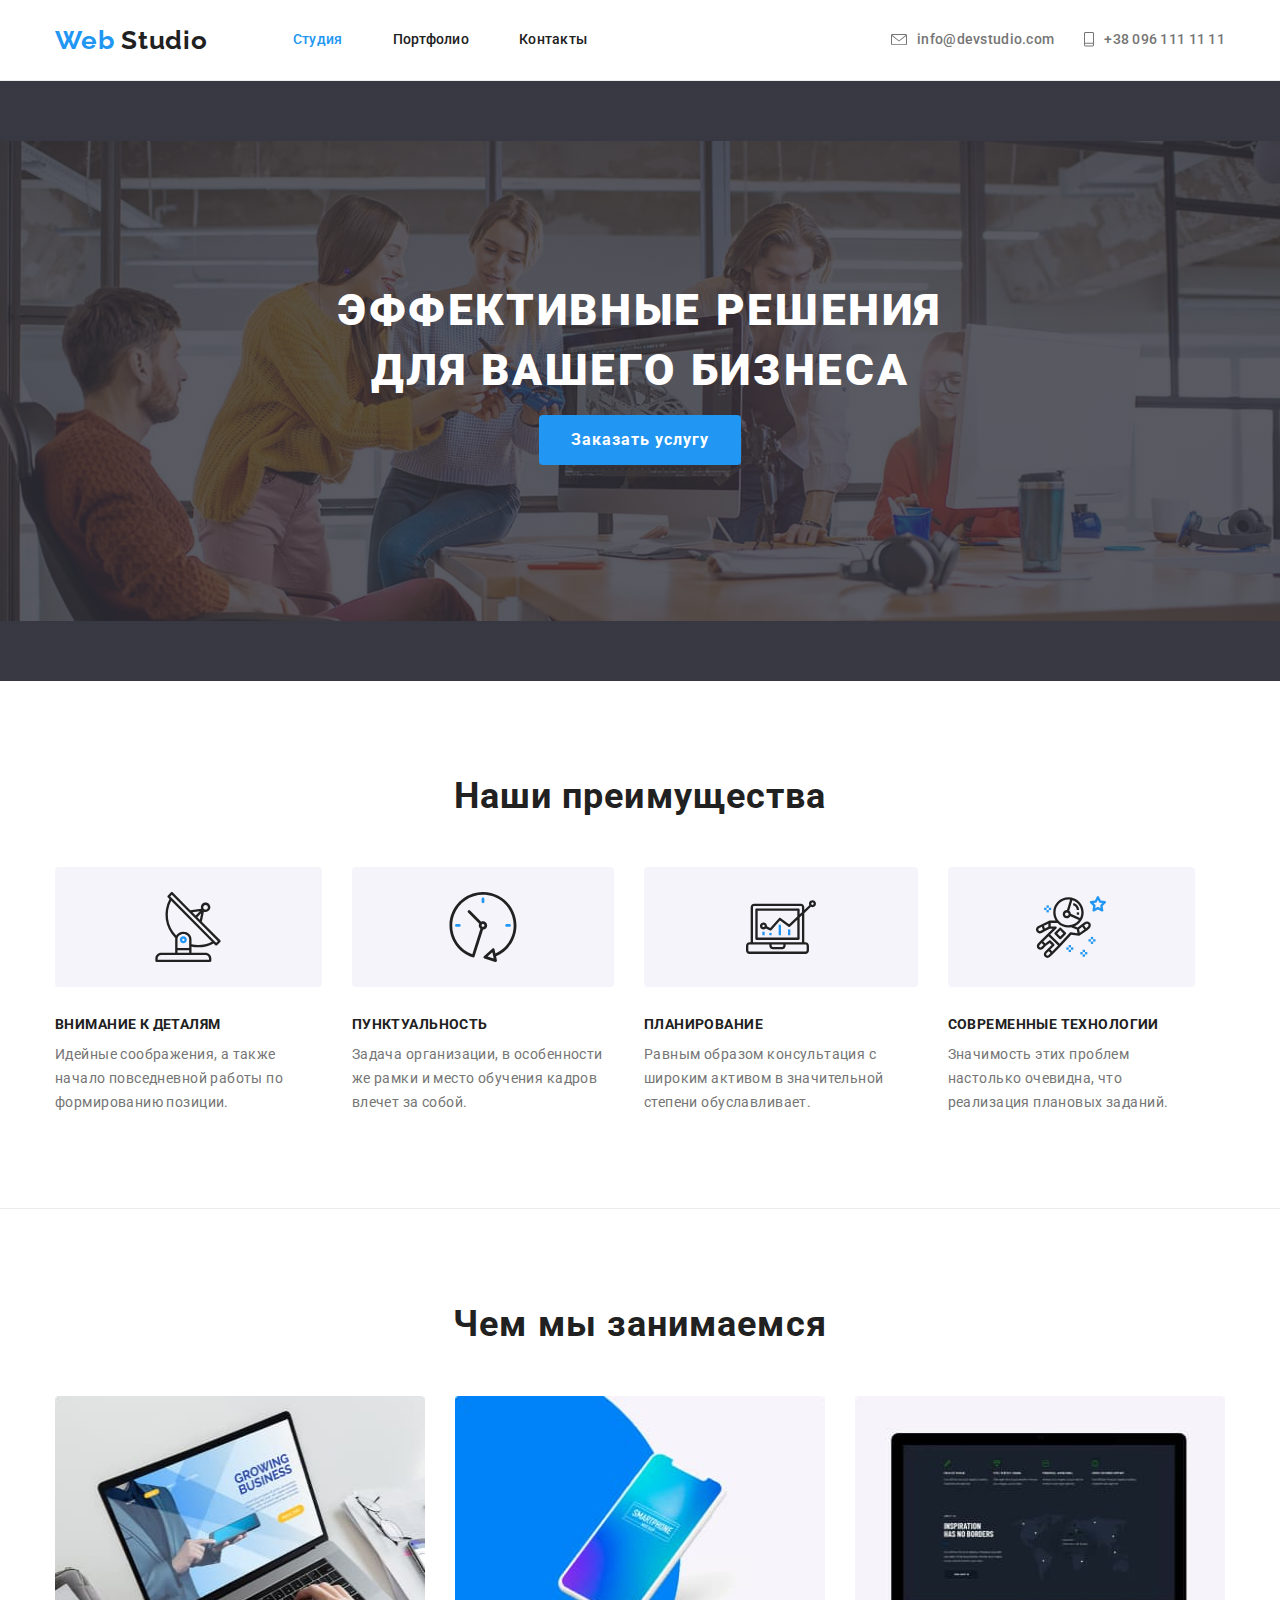
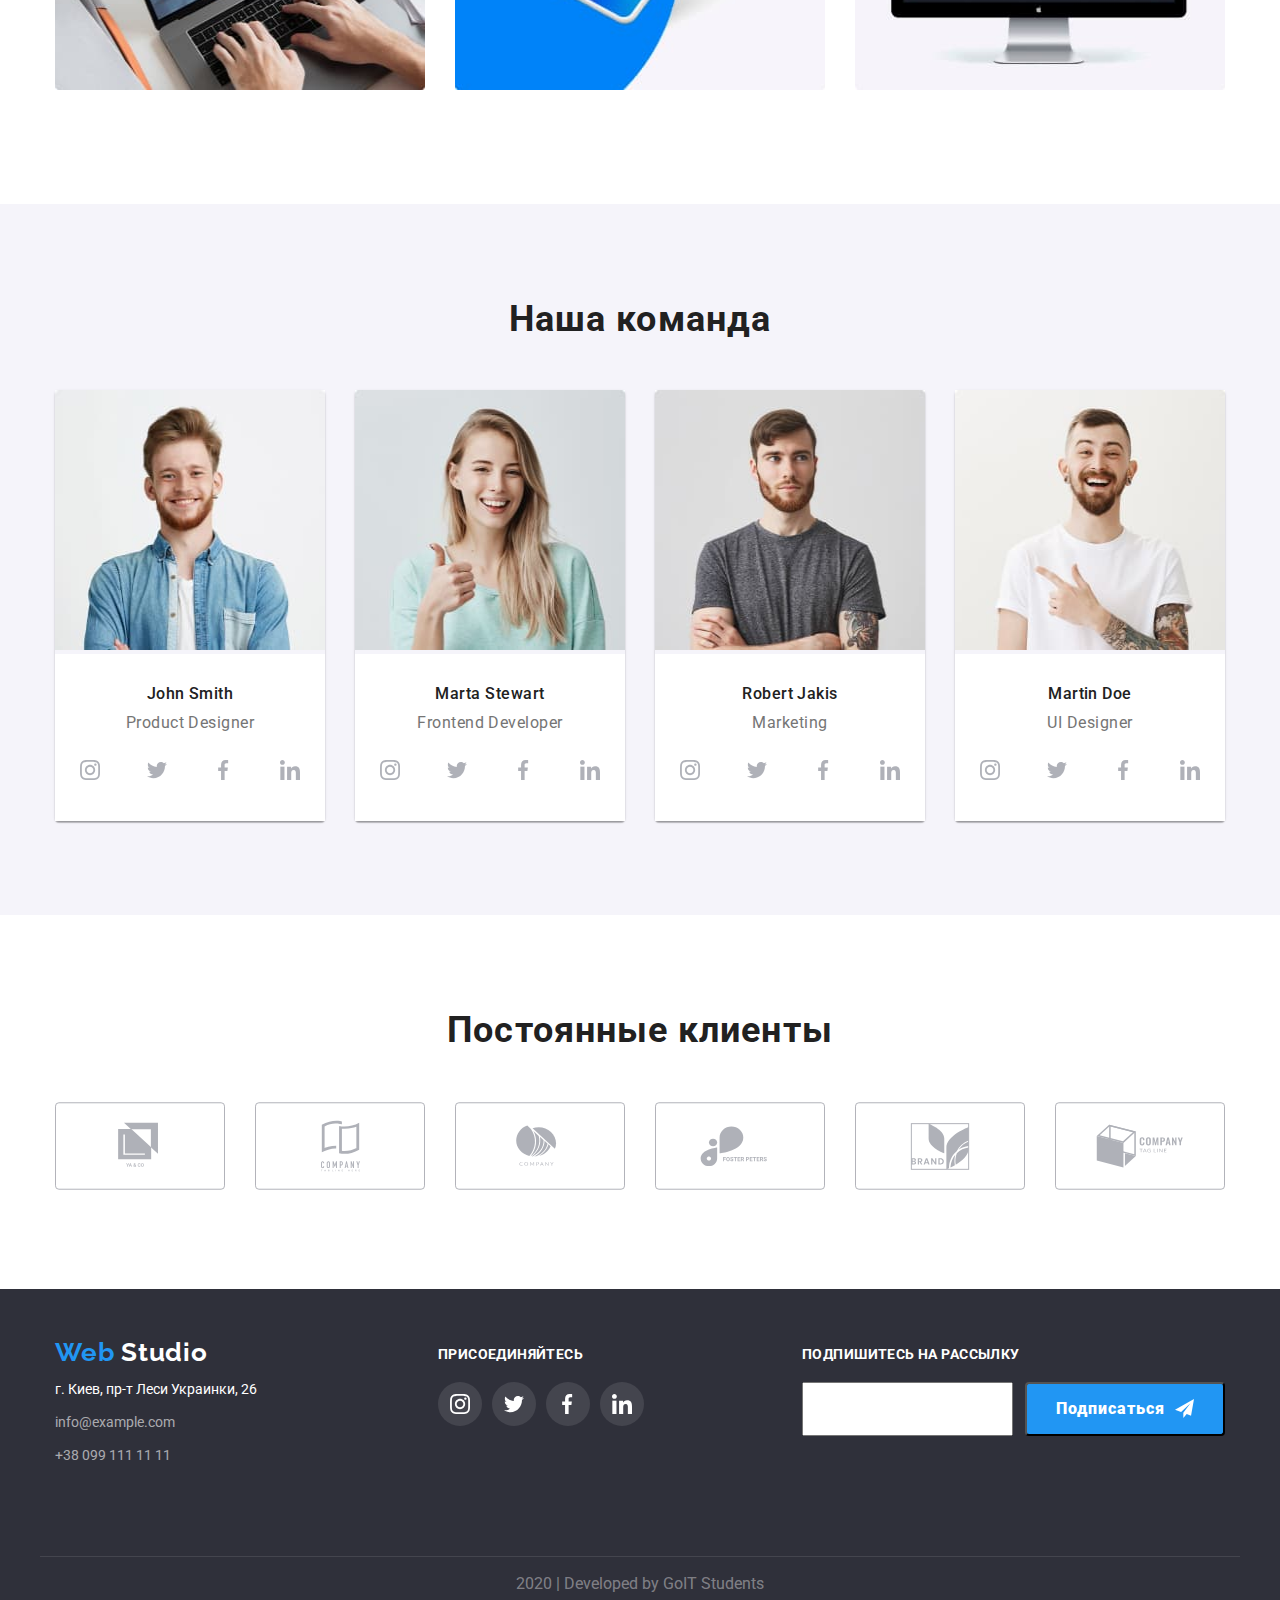
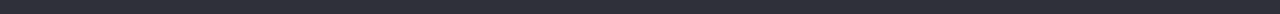
==== commit 3beba420: "удаляет фоновые изображения из html и добавляет в CSS" ====
--- a/index.html
+++ b/index.html
@@ -36,26 +36,16 @@
         </nav>
         <ul class="communication list">
           <li class="item">
-            <a href="mailto:info@devstudio.com" target="_blank" class="link">
-              <img
-                src="./images/mail.svg"
-                width="16"
-                height="11"
-                alt="Письмо"
-                class="mail"
-              />
+            <a
+              href="mailto:info@devstudio.com"
+              target="_blank"
+              class="link mail"
+            >
               info@devstudio.com
             </a>
           </li>
           <li class="item">
-            <a href="tel:380961111111" class="link">
-              <img
-                src="./images/telefon.svg"
-                width="10"
-                height="14"
-                alt="Телефон"
-                class="telephone"
-              />
+            <a href="tel:380961111111" class="link telephone">
               +38 096 111 11 11
             </a>
           </li>
@@ -75,103 +65,75 @@
       </div>
       <!-- Наши преимущества -->
       <div class="advantages">
-        <h2 class="advantages-title">Наши преимущества</h2>
-        <!-- заголовок h2,которого нет в макете ,будет спрятан при стилизации -->
-        <ul class="advantages-list list">
-          <li class="item">
-            <div class="advantages-list-img">
-              <img
-                src="./images/antenna.svg"
-                width="70"
-                height="70"
-                alt="Спутниковая антенна"
-              />
-            </div>
-            <h3 class="advantages-list-title">Внимание к деталям</h3>
-            <p class="advantages-list-text">
-              Идейные соображения, а также начало повседневной работы по
-              формированию позиции.
-            </p>
-          </li>
-          <li class="item">
-            <div class="advantages-list-img">
-              <img
-                src="./images/vector.svg"
-                width="70"
-                height="70"
-                alt="Стрелочные часы"
-              />
-            </div>
-            <h3 class="advantages-list-title">Пунктуальность</h3>
-            <p class="advantages-list-text">
-              Задача организации, в особенности же рамки и место обучения кадров
-              влечет за собой.
-            </p>
-          </li>
-          <li class="item">
-            <div class="advantages-list-img">
-              <img
-                src="./images/diagram.svg"
-                width="70"
-                height="70"
-                alt="Диаграмма на мониторе"
-              />
-            </div>
-            <h3 class="advantages-list-title">Планирование</h3>
-            <p class="advantages-list-text">
-              Равным образом консультация с широким активом в значительной
-              степени обуславливает.
-            </p>
-          </li>
-          <li class="item">
-            <div class="advantages-list-img">
-              <img
-                src="./images/cosmonaut.svg"
-                width="70"
-                height="70"
-                alt="Летящий космонавт"
-              />
-            </div>
-            <h3 class="advantages-list-title">Современные технологии</h3>
-            <p class="advantages-list-text">
-              Значимость этих проблем настолько очевидна, что реализация
-              плановых заданий.
-            </p>
-          </li>
-        </ul>
+        <div class="container">
+          <h2 class="advantages-title">Наши преимущества</h2>
+          <!-- заголовок h2,которого нет в макете ,будет спрятан при стилизации -->
+          <ul class="advantages-list list">
+            <li class="item details">
+              <h3 class="advantages-list-title">Внимание к деталям</h3>
+              <p class="advantages-list-text">
+                Идейные соображения, а также начало повседневной работы по
+                формированию позиции.
+              </p>
+            </li>
+            <li class="item punctuality">
+              <h3 class="advantages-list-title">Пунктуальность</h3>
+              <p class="advantages-list-text">
+                Задача организации, в особенности же рамки и место обучения
+                кадров влечет за собой.
+              </p>
+            </li>
+            <li class="item planning">
+              <h3 class="advantages-list-title">Планирование</h3>
+              <p class="advantages-list-text">
+                Равным образом консультация с широким активом в значительной
+                степени обуславливает.
+              </p>
+            </li>
+            <li class="item technology">
+              <h3 class="advantages-list-title">Современные технологии</h3>
+              <p class="advantages-list-text">
+                Значимость этих проблем настолько очевидна, что реализация
+                плановых заданий.
+              </p>
+            </li>
+          </ul>
+        </div>
       </div>
       <!-- Чем мы занимаемся -->
       <div class="work">
-        <h2 class="work-title">Чем мы занимаемся</h2>
-        <ul class="work-list list">
-          <li class="item-work">
-            <img
-              src="./images/notebook.jpg"
-              alt="Ноутбук"
-              width="370"
-              height="294"
-            />
-            <h3 class="work-list-title">Десктопные приложения</h3>
-          </li>
-          <li class="item-work">
-            <img
-              src="./images/smartfon.jpg"
-              alt="Смартфон"
-              width="370"
-              height="294"
-            />
-            <h3 class="work-list-title">Мобильные приложения</h3>
-          </li>
-          <li class="item-work">
-            <img
-              src="./images/monitor.jpg"
-              alt="Изображение на мониторе"
-              width="370"
-              height="294"
-            />
-            <h3 class="work-list-title">Дизайнерские решения</h3>
-          </li>
-        </ul>
+        <div class="container">
+          <h2 class="work-title">Чем мы занимаемся</h2>
+          <ul class="work-list list">
+            <li class="item-work">
+              <img
+                src="./images/notebook.jpg"
+                alt="Ноутбук"
+                width="370"
+                height="294"
+              />
+              <h3 class="work-list-title">Десктопные приложения</h3>
+            </li>
+            <li class="item-work">
+              <img
+                src="./images/smartfon.jpg"
+                alt="Смартфон"
+                width="370"
+                height="294"
+              />
+              <h3 class="work-list-title">Мобильные приложения</h3>
+            </li>
+            <li class="item-work">
+              <img
+                src="./images/monitor.jpg"
+                alt="Изображение на мониторе"
+                width="370"
+                height="294"
+              />
+              <h3 class="work-list-title">Дизайнерские решения</h3>
+            </li>
+          </ul>
+        </div>
       </div>
       <!-- Наша команда -->
       <section class="team">
@@ -185,66 +147,44 @@
                 height="260"
                 alt="Фото Джона"
               />
-              <h3 class="team-list-title">John Smith</h3>
-              <p class="team-list-text">Product Designer</p>
-              <ul class="team-list-icon">
-                <li class="item-icon">
-                  <a
-                    href=""
-                    aria-label="Ссылка на Instagram"
-                    class="team-list-icon-link"
-                  >
-                    <img
-                      src="./images/instagram.svg"
-                      width="20"
-                      height="20"
-                      alt="Иконка Instagram"
-                    />
-                  </a>
-                </li>
-                <li class="item-icon">
-                  <a
-                    href=""
-                    aria-label="Ссылка на Twitter"
-                    class="team-list-icon-link"
-                  >
-                    <img
-                      src="./images/twitter.svg"
-                      width="20"
-                      height="20"
-                      alt="Иконка Twitter"
-                    />
-                  </a>
-                </li>
-                <li class="item-icon">
-                  <a
-                    href=""
-                    aria-label="Ссылка на Facebook"
-                    class="team-list-icon-link"
-                  >
-                    <img
-                      src="./images/facebook.svg"
-                      width="20"
-                      height="20"
-                      alt="Иконка Facebook"
-                    />
-                  </a>
-                </li>
-                <li class="item-icon">
-                  <a
-                    href=""
-                    aria-label="Ссылка на LinkedIn"
-                    class="team-list-icon-link"
-                  >
-                    <img
-                      src="./images/linkedin.svg"
-                      width="20"
-                      height="20"
-                      alt="Иконка LinkedIn"
-                    />
-                  </a>
-                </li>
-              </ul>
+              <div class="team-list-card">
+                <h3 class="team-list-title">John Smith</h3>
+                <p class="team-list-text">Product Designer</p>
+                <ul class="team-list-icon">
+                  <li>
+                    <a
+                      href=""
+                      aria-label="Ссылка на Instagram"
+                      class="team-list-icon-link instagram"
+                    >
+                    </a>
+                  </li>
+                  <li>
+                    <a
+                      href=""
+                      aria-label="Ссылка на Twitter"
+                      class="team-list-icon-link twitter"
+                    >
+                    </a>
+                  </li>
+                  <li>
+                    <a
+                      href=""
+                      aria-label="Ссылка на Facebook"
+                      class="team-list-icon-link facebook"
+                    >
+                    </a>
+                  </li>
+                  <li>
+                    <a
+                      href=""
+                      aria-label="Ссылка на LinkedIn"
+                      class="team-list-icon-link linkedin"
+                    >
+                    </a>
+                  </li>
+                </ul>
+              </div>
             </li>
             <li class="item">
               <img
@@ -253,66 +193,44 @@
                 height="260"
                 alt="Фото Марты"
               />
-              <h3 class="team-list-title">Marta Stewart</h3>
-              <p class="team-list-text">Frontend Developer</p>
-              <ul class="team-list-icon">
-                <li>
-                  <a
-                    href=""
-                    aria-label="Ссылка на Instagram"
-                    class="team-list-icon-link"
-                  >
-                    <img
-                      src="./images/instagram.svg"
-                      width="20"
-                      height="20"
-                      alt="Иконка Instagram"
-                    />
-                  </a>
-                </li>
-                <li>
-                  <a
-                    href=""
-                    aria-label="Ссылка на Twitter"
-                    class="team-list-icon-link"
-                  >
-                    <img
-                      src="./images/twitter.svg"
-                      width="20"
-                      height="20"
-                      alt="Иконка Twitter"
-                    />
-                  </a>
-                </li>
-                <li>
-                  <a
-                    href=""
-                    aria-label="Ссылка на Facebook"
-                    class="team-list-icon-link"
-                  >
-                    <img
-                      src="./images/facebook.svg"
-                      width="20"
-                      height="20"
-                      alt="Иконка Facebook"
-                    />
-                  </a>
-                </li>
-                <li>
-                  <a
-                    href=""
-                    aria-label="Ссылка на LinkedIn"
-                    class="team-list-icon-link"
-                  >
-                    <img
-                      src="./images/linkedin.svg"
-                      width="20"
-                      height="20"
-                      alt="Иконка LinkedIn"
-                    />
-                  </a>
-                </li>
-              </ul>
+              <div class="team-list-card">
+                <h3 class="team-list-title">Marta Stewart</h3>
+                <p class="team-list-text">Frontend Developer</p>
+                <ul class="team-list-icon">
+                  <li>
+                    <a
+                      href=""
+                      aria-label="Ссылка на Instagram"
+                      class="team-list-icon-link instagram"
+                    >
+                    </a>
+                  </li>
+                  <li>
+                    <a
+                      href=""
+                      aria-label="Ссылка на Twitter"
+                      class="team-list-icon-link twitter"
+                    >
+                    </a>
+                  </li>
+                  <li>
+                    <a
+                      href=""
+                      aria-label="Ссылка на Facebook"
+                      class="team-list-icon-link facebook"
+                    >
+                    </a>
+                  </li>
+                  <li>
+                    <a
+                      href=""
+                      aria-label="Ссылка на LinkedIn"
+                      class="team-list-icon-link linkedin"
+                    >
+                    </a>
+                  </li>
+                </ul>
+              </div>
             </li>
             <li class="item">
               <img
@@ -321,66 +239,44 @@
                 height="260"
                 alt="Фото Роберта"
               />
-              <h3 class="team-list-title">Robert Jakis</h3>
-              <p class="team-list-text">Marketing</p>
-              <ul class="team-list-icon">
-                <li>
-                  <a
-                    href=""
-                    aria-label="Ссылка на Instagram"
-                    class="team-list-icon-link"
-                  >
-                    <img
-                      src="./images/instagram.svg"
-                      width="20"
-                      height="20"
-                      alt="Иконка Instagram"
-                    />
-                  </a>
-                </li>
-                <li>
-                  <a
-                    href=""
-                    aria-label="Ссылка на Twitter"
-                    class="team-list-icon-link"
-                  >
-                    <img
-                      src="./images/twitter.svg"
-                      width="20"
-                      height="20"
-                      alt="Иконка Twitter"
-                    />
-                  </a>
-                </li>
-                <li>
-                  <a
-                    href=""
-                    aria-label="Ссылка на Facebook"
-                    class="team-list-icon-link"
-                  >
-                    <img
-                      src="./images/facebook.svg"
-                      width="20"
-                      height="20"
-                      alt="Иконка Facebook"
-                    />
-                  </a>
-                </li>
-                <li>
-                  <a
-                    href=""
-                    aria-label="Ссылка на LinkedIn"
-                    class="team-list-icon-link"
-                  >
-                    <img
-                      src="./images/linkedin.svg"
-                      width="20"
-                      height="20"
-                      alt="Иконка LinkedIn"
-                    />
-                  </a>
-                </li>
-              </ul>
+              <div class="team-list-card">
+                <h3 class="team-list-title">Robert Jakis</h3>
+                <p class="team-list-text">Marketing</p>
+                <ul class="team-list-icon">
+                  <li>
+                    <a
+                      href=""
+                      aria-label="Ссылка на Instagram"
+                      class="team-list-icon-link instagram"
+                    >
+                    </a>
+                  </li>
+                  <li>
+                    <a
+                      href=""
+                      aria-label="Ссылка на Twitter"
+                      class="team-list-icon-link twitter"
+                    >
+                    </a>
+                  </li>
+                  <li>
+                    <a
+                      href=""
+                      aria-label="Ссылка на Facebook"
+                      class="team-list-icon-link facebook"
+                    >
+                    </a>
+                  </li>
+                  <li>
+                    <a
+                      href=""
+                      aria-label="Ссылка на LinkedIn"
+                      class="team-list-icon-link linkedin"
+                    >
+                    </a>
+                  </li>
+                </ul>
+              </div>
             </li>
             <li class="item">
               <img
@@ -389,159 +285,139 @@
                 height="260"
                 alt="Фото Мартина"
               />
-              <h3 class="team-list-title">Martin Doe</h3>
-              <p class="team-list-text">UI Designer</p>
-              <ul class="team-list-icon">
-                <li>
-                  <a
-                    href=""
-                    aria-label="Ссылка на Instagram"
-                    class="team-list-icon-link"
-                  >
-                    <img
-                      src="./images/instagram.svg"
-                      width="20"
-                      height="20"
-                      alt="Иконка Instagram"
-                    />
-                  </a>
-                </li>
-                <li>
-                  <a
-                    href=""
-                    aria-label="Ссылка на Twitter"
-                    class="team-list-icon-link"
-                  >
-                    <img
-                      src="./images/twitter.svg"
-                      width="20"
-                      height="20"
-                      alt="Иконка Twitter"
-                    />
-                  </a>
-                </li>
-                <li>
-                  <a
-                    href=""
-                    aria-label="Ссылка на Facebook"
-                    class="team-list-icon-link"
-                  >
-                    <img
-                      src="./images/facebook.svg"
-                      width="20"
-                      height="20"
-                      alt="Иконка Facebook"
-                    />
-                  </a>
-                </li>
-                <li>
-                  <a
-                    href=""
-                    aria-label="Ссылка на LinkedIn"
-                    class="team-list-icon-link"
-                  >
-                    <img
-                      src="./images/linkedin.svg"
-                      width="20"
-                      height="20"
-                      alt="Иконка LinkedIn"
-                    />
-                  </a>
-                </li>
-              </ul>
+              <div class="team-list-card">
+                <h3 class="team-list-title">Martin Doe</h3>
+                <p class="team-list-text">UI Designer</p>
+                <ul class="team-list-icon">
+                  <li>
+                    <a
+                      href=""
+                      aria-label="Ссылка на Instagram"
+                      class="team-list-icon-link instagram"
+                    >
+                    </a>
+                  </li>
+                  <li>
+                    <a
+                      href=""
+                      aria-label="Ссылка на Twitter"
+                      class="team-list-icon-link twitter"
+                    >
+                    </a>
+                  </li>
+                  <li>
+                    <a
+                      href=""
+                      aria-label="Ссылка на Facebook"
+                      class="team-list-icon-link facebook"
+                    >
+                    </a>
+                  </li>
+                  <li>
+                    <a
+                      href=""
+                      aria-label="Ссылка на LinkedIn"
+                      class="team-list-icon-link linkedin"
+                    >
+                    </a>
+                  </li>
+                </ul>
+              </div>
             </li>
           </ul>
         </div>
       </section>
       <!-- Постоянные клиенты -->
       <div class="customers">
-        <h2 class="customers-title">Постоянные клиенты</h2>
-        <ul class="customers-list list">
-          <li class="item">
-            <a
-              href=""
-              aria-label="Ссылка на сайт компании YA & CO"
-              class="customers-list-link"
-            >
-              <img
-                src="./images/yaco.svg"
-                width="170"
-                height="90"
-                alt="Логотип YA & CO"
-              />
-            </a>
-          </li>
-          <li class="item">
-            <a
-              href=""
-              aria-label="Ссылка на сайт компании COMPANY TAGLINE HERE"
-              class="customers-list-link"
-            >
-              <img
-                src="./images/companytaglinehere.svg"
-                width="170"
-                height="90"
-                alt="Логотип COMPANY TAGLINE HERE"
-              />
-            </a>
-          </li>
-          <li class="item">
-            <a
-              href=""
-              aria-label="Ссылка на сайт компании COMPANY"
-              class="customers-list-link"
-            >
-              <img
-                src="./images/company.svg"
-                width="170"
-                height="90"
-                alt="Логотип COMPANY"
-              />
-            </a>
-          </li>
-          <li class="item">
-            <a
-              href=""
-              aria-label="Ссылка на сайт компании FOSTER PETERS"
-              class="customers-list-link"
-            >
-              <img
-                src="./images/fosterpeters.svg"
-                width="170"
-                height="90"
-                alt="Логотип FOSTER PETERS"
-              />
-            </a>
-          </li>
-          <li class="item">
-            <a
-              href=""
-              aria-label="Ссылка на сайт компании BRAND"
-              class="customers-list-link"
-            >
-              <img
-                src="./images/brand.svg"
-                width="170"
-                height="90"
-                alt="Логотип BRAND"
-              />
-            </a>
-          </li>
-          <li class="item">
-            <a
-              href=""
-              aria-label="Ссылка на сайт компании COMPANY TAG LINE"
-              class="customers-list-link"
-            >
-              <img
-                src="./images/companytagline.svg"
-                width="170"
-                height="90"
-                alt="Логотип COMPANY TAG LINE"
-              />
-            </a>
-          </li>
-        </ul>
+        <div class="container">
+          <h2 class="customers-title">Постоянные клиенты</h2>
+          <ul class="customers-list list">
+            <li class="item">
+              <a
+                href=""
+                aria-label="Ссылка на сайт компании YA & CO"
+                class="customers-list-link"
+              >
+                <img
+                  src="./images/yaco.svg"
+                  width="170"
+                  height="90"
+                  alt="Логотип YA & CO"
+                />
+              </a>
+            </li>
+            <li class="item">
+              <a
+                href=""
+                aria-label="Ссылка на сайт компании COMPANY TAGLINE HERE"
+                class="customers-list-link"
+              >
+                <img
+                  src="./images/companytaglinehere.svg"
+                  width="170"
+                  height="90"
+                  alt="Логотип COMPANY TAGLINE HERE"
+                />
+              </a>
+            </li>
+            <li class="item">
+              <a
+                href=""
+                aria-label="Ссылка на сайт компании COMPANY"
+                class="customers-list-link"
+              >
+                <img
+                  src="./images/company.svg"
+                  width="170"
+                  height="90"
+                  alt="Логотип COMPANY"
+                />
+              </a>
+            </li>
+            <li class="item">
+              <a
+                href=""
+                aria-label="Ссылка на сайт компании FOSTER PETERS"
+                class="customers-list-link"
+              >
+                <img
+                  src="./images/fosterpeters.svg"
+                  width="170"
+                  height="90"
+                  alt="Логотип FOSTER PETERS"
+                />
+              </a>
+            </li>
+            <li class="item">
+              <a
+                href=""
+                aria-label="Ссылка на сайт компании BRAND"
+                class="customers-list-link"
+              >
+                <img
+                  src="./images/brand.svg"
+                  width="170"
+                  height="90"
+                  alt="Логотип BRAND"
+                />
+              </a>
+            </li>
+            <li class="item">
+              <a
+                href=""
+                aria-label="Ссылка на сайт компании COMPANY TAG LINE"
+                class="customers-list-link"
+              >
+                <img
+                  src="./images/companytagline.svg"
+                  width="170"
+                  height="90"
+                  alt="Логотип COMPANY TAG LINE"
+                />
+              </a>
+            </li>
+          </ul>
+        </div>
       </div>
     </main>
     <!-- Футер -->
@@ -568,56 +444,32 @@
               <a
                 href=""
                 aria-label="Ссылка на Instagram"
-                class="footer-social-media-list-link"
-              >
-                <img
-                  src="./images/instagram.svg"
-                  width="44"
-                  height="44"
-                  alt="Иконка Instagram"
-                />
+                class="footer-social-media-list-link instagram"
+              >
               </a>
             </li>
             <li>
               <a
                 href=""
                 aria-label="Ссылка на Twitter"
-                class="footer-social-media-list-link"
-              >
-                <img
-                  src="./images/twitter1.svg"
-                  width="44"
-                  height="44"
-                  alt="Иконка Twitter"
-                />
+                class="footer-social-media-list-link twitter"
+              >
               </a>
             </li>
             <li>
               <a
                 href=""
                 aria-label="Ссылка на Facebook"
-                class="footer-social-media-list-link"
-              >
-                <img
-                  src="./images/facebook.svg"
-                  width="44"
-                  height="44"
-                  alt="Иконка Facebook"
-                />
+                class="footer-social-media-list-link facebook"
+              >
               </a>
             </li>
             <li>
               <a
                 href=""
                 aria-label="Ссылка на LinkedIn"
-                class="footer-social-media-list-link"
-              >
-                <img
-                  src="./images/linkedin.svg"
-                  width="44"
-                  height="44"
-                  alt="Иконка LinkedIn"
-                />
+                class="footer-social-media-list-link linkedin"
+              >
               </a>
             </li>
           </ul>
--- a/css/styles.css
+++ b/css/styles.css
@@ -41,9 +41,6 @@
   text-decoration: none;
 }
 
-.advantages,
-.work,
-.customers,
 .container {
   width: 1200px;
   padding-left: 15px;
@@ -75,6 +72,7 @@
 .customers-list .item {
   margin-right: 30px;
 }
+
 .list,
 .team-list-icon {
   display: flex;
@@ -142,10 +140,30 @@
 .communication .item + .item {
   margin-left: 30px;
 }
-.communication > .item > .mail {
-  color: var(--accent-color);
+
+.communication .item {
+  display: flex;
+}
+.communication .mail::before {
+  content: "";
+  background-image: url("../images/mail.svg");
+  width: 16px;
+  height: 11px;
+  margin-right: 10px;
+  margin-top: auto;
+  margin-bottom: auto;
+}
+.communication .telephone::before {
+  content: "";
+  background-image: url("../images/telefon.svg");
+  width: 10px;
+  height: 15px;
+  margin-right: 10px;
+  margin-top: auto;
+  margin-bottom: auto;
 }
 .communication .link {
+  display: inline-flex;
   font-family: Roboto, sans-serif;
   font-style: normal;
   font-weight: 500;
@@ -166,11 +184,20 @@
 .hero {
   padding-top: 200px;
   padding-bottom: 200px;
-
-  background-image: url("../images/hero.jpg");
-  /* background: rgba(47, 48, 58, 0.8); */
-  text-align: center;
-  height: 600px;
+  max-width: 1600px;
+  min-width: 1200px;
+  /* height: 600px; */
+  background-image: linear-gradient(
+      rgba(47, 48, 58, 0.8),
+      rgba(47, 48, 58, 0.8)
+    ),
+    url("../images/hero.jpg");
+  background-size: contain;
+  background-position: center;
+  background-repeat: no-repeat;
+  background-color: rgba(47, 48, 58, 0.8);
+  text-align: center;
+  /* outline: 2px solid green; */
 }
 .heading {
   /* outline: 2px solid tomato; */
@@ -185,7 +212,7 @@
 }
 .hero-title {
   margin-top: 0;
-  margin-bottom: 46px;
+  margin-bottom: 30px;
 
   height: 104px;
   font-family: Roboto, sans-serif;
@@ -223,14 +250,27 @@
   padding-bottom: 94px;
   border-bottom: 1px solid var(--advantages-border-color);
 }
-.advantages-list-img {
-  padding-top: 25px;
-  padding-bottom: 25px;
+
+.advantages-list .item::before {
+  content: "";
+  height: 120px;
+  display: block;
   background-color: var(--section-bg-color);
   border-radius: 4px;
-  text-align: center;
-  width: 270px;
-  height: 120px;
+  background-repeat: no-repeat;
+  background-position: center;
+}
+.advantages-list .details::before {
+  background-image: url("../images/antenna.svg");
+}
+.advantages-list .punctuality::before {
+  background-image: url("../images/vector.svg");
+}
+.advantages-list .planning::before {
+  background-image: url("../images/diagram.svg");
+}
+.advantages-list .technology::before {
+  background-image: url("../images/cosmonaut.svg");
 }
 .advantages-images {
   display: inline-block;
@@ -290,9 +330,21 @@
 /* Наша команда */
 
 .team {
+  max-width: 1600px;
+  min-width: 1200px;
+  margin-left: auto;
+  margin-right: auto;
+  background-repeat: no-repeat;
+  background-size: cover;
+  background-position: center;
   padding-top: 94px;
   padding-bottom: 94px;
   background-color: var(--section-bg-color);
+}
+.team-list-card {
+  background-color: var(--primary-bg-color);
+  padding-top: 30px;
+  padding-bottom: 24px;
 }
 .team-list > .item {
   box-shadow: 0px 2px 1px rgba(0, 0, 0, 0.2), 0px 1px 1px rgba(0, 0, 0, 0.14),
@@ -304,7 +356,6 @@
 }
 .team-list-title {
   margin: 0;
-  margin-top: 30px;
 
   font-family: Roboto, sans-serif;
   font-style: normal;
@@ -330,25 +381,35 @@
 }
 .team-list-icon {
   justify-content: space-evenly;
-  margin-top: 28px;
-  margin-bottom: 36px;
-  text-align: center;
-}
-/* .section-list-icon .item-icon {
-  margin-right: 35px;
-} */
+  margin-top: 16px;
+  text-align: center;
+}
 .team-list-icon-link {
-  font-family: Roboto, sans-serif;
-  font-style: normal;
-  font-weight: 500;
-  font-size: 14px;
-  line-height: 1.14;
-  letter-spacing: 0.02em;
-  color: var(--title-text-color);
+  display: inline-block;
+  width: 44px;
+  height: 44px;
+  background-color: var(--primary-bg-color);
+  background-repeat: no-repeat;
+  background-position: center;
+  border-radius: 50%;
+  margin-right: 10px;
 }
 .team-list-icon-link:hover,
 .team-list-icon-link:focus {
-  color: var(--accent-color);
+  background-color: var(--accent-color);
+}
+.team-list-icon .instagram {
+  background-image: url("../images/instagram1.svg");
+}
+.team-list-icon .twitter {
+  background-image: url("../images/twitter1.svg");
+}
+.team-list-icon .facebook {
+  background-image: url("../images/facebook1.svg");
+}
+.team-list-icon .linkedin {
+  background-image: url("../images/linkedin1.svg");
+  margin-right: 0;
 }
 
 /* Постоянные клиенты */
@@ -406,6 +467,7 @@
   text-align: center;
   letter-spacing: 0.03em;
   background: var(--section-bg-color);
+  border: none;
   border-radius: 4px;
 }
 .portfolio-list-button:hover,
@@ -439,10 +501,6 @@
 .portfolio-projectslist-link {
   display: block;
 }
-/* .portfolio-projectslist-link > img {
-  display: block;
-  max-height: 310px;
-} */
 .portfolio-projectslist-frame {
   border-left: 1px solid var(--portfolio-image-border-color);
   border-bottom: 1px solid var(--portfolio-image-border-color);
@@ -491,16 +549,12 @@
 
 .footer {
   background-color: var(--footer-bg-color);
+  min-width: 1200px;
 }
 .footer-container {
   display: flex;
   border-bottom: 1px solid var(--footer-border-color);
 }
-/* .footer-left-block,
-.footer-social-media,
-.form {
-  outline: 1px solid white;
-} */
 .footer-left-block {
   display: inline-block;
   width: 210px;
@@ -549,23 +603,43 @@
   display: inline-block;
   margin-bottom: 21px;
   color: var(--other-text-color);
-}
-.footer-social-media-list {
-  justify-content: space-between;
+  font-family: Roboto;
+  font-style: normal;
+  font-weight: bold;
+  font-size: 14px;
+  line-height: 0.88;
+  letter-spacing: 0.03em;
+  text-transform: uppercase;
 }
 .footer-social-media-list-link {
-  font-family: Roboto, sans-serif;
-  font-style: normal;
-  font-weight: 400;
-  font-size: 14px;
-  line-height: 1.71;
-  letter-spacing: 0.03em;
-  color: var(--address-text-color);
+  display: inline-block;
+  width: 44px;
+  height: 44px;
+  background-color: rgba(255, 255, 255, 0.1);
+  background-repeat: no-repeat;
+  background-position: center;
+  border-radius: 50%;
+  margin-right: 10px;
 }
 .footer-social-media-list-link:hover,
 .footer-social-media-list-link:focus {
-  color: var(--accent-color);
-}
+  background-color: var(--accent-color);
+}
+
+.footer-social-media-list .instagram {
+  background-image: url("../images/instagram.svg");
+}
+.footer-social-media-list .twitter {
+  background-image: url("../images/twitter.svg");
+}
+.footer-social-media-list .facebook {
+  background-image: url("../images/facebook.svg");
+}
+.footer-social-media-list .linkedin {
+  background-image: url("../images/linkedin.svg");
+  margin-right: 0;
+}
+
 .form {
   display: inline-block;
   margin: 0;
@@ -576,24 +650,35 @@
 .form-input {
   display: flex;
 }
+
 .button-secondary {
-  display: inline-block;
-  padding: 10px 45px;
+  display: inline-flex;
+  padding: 10px 29px;
   margin-left: 12px;
 
-  width: 200;
+  max-width: 200px;
   font-family: Roboto, sans-serif;
   font-style: normal;
   font-weight: 900;
   font-size: 16px;
   line-height: 1.88;
-  display: inline-block;
   align-items: center;
   text-align: center;
   letter-spacing: 0.06em;
   color: var(--button-text-color);
   background-color: var(--accent-color);
   border-radius: 4px;
+  cursor: pointer;
+}
+.button-secondary::after {
+  content: "";
+  margin-left: 10px;
+  width: 24px;
+  height: 24px;
+  background-image: url("../images/icon-send.svg");
+  background-size: contain;
+  background-repeat: no-repeat;
+  background-position: center;
 }
 .container-inscription {
   margin: 0;
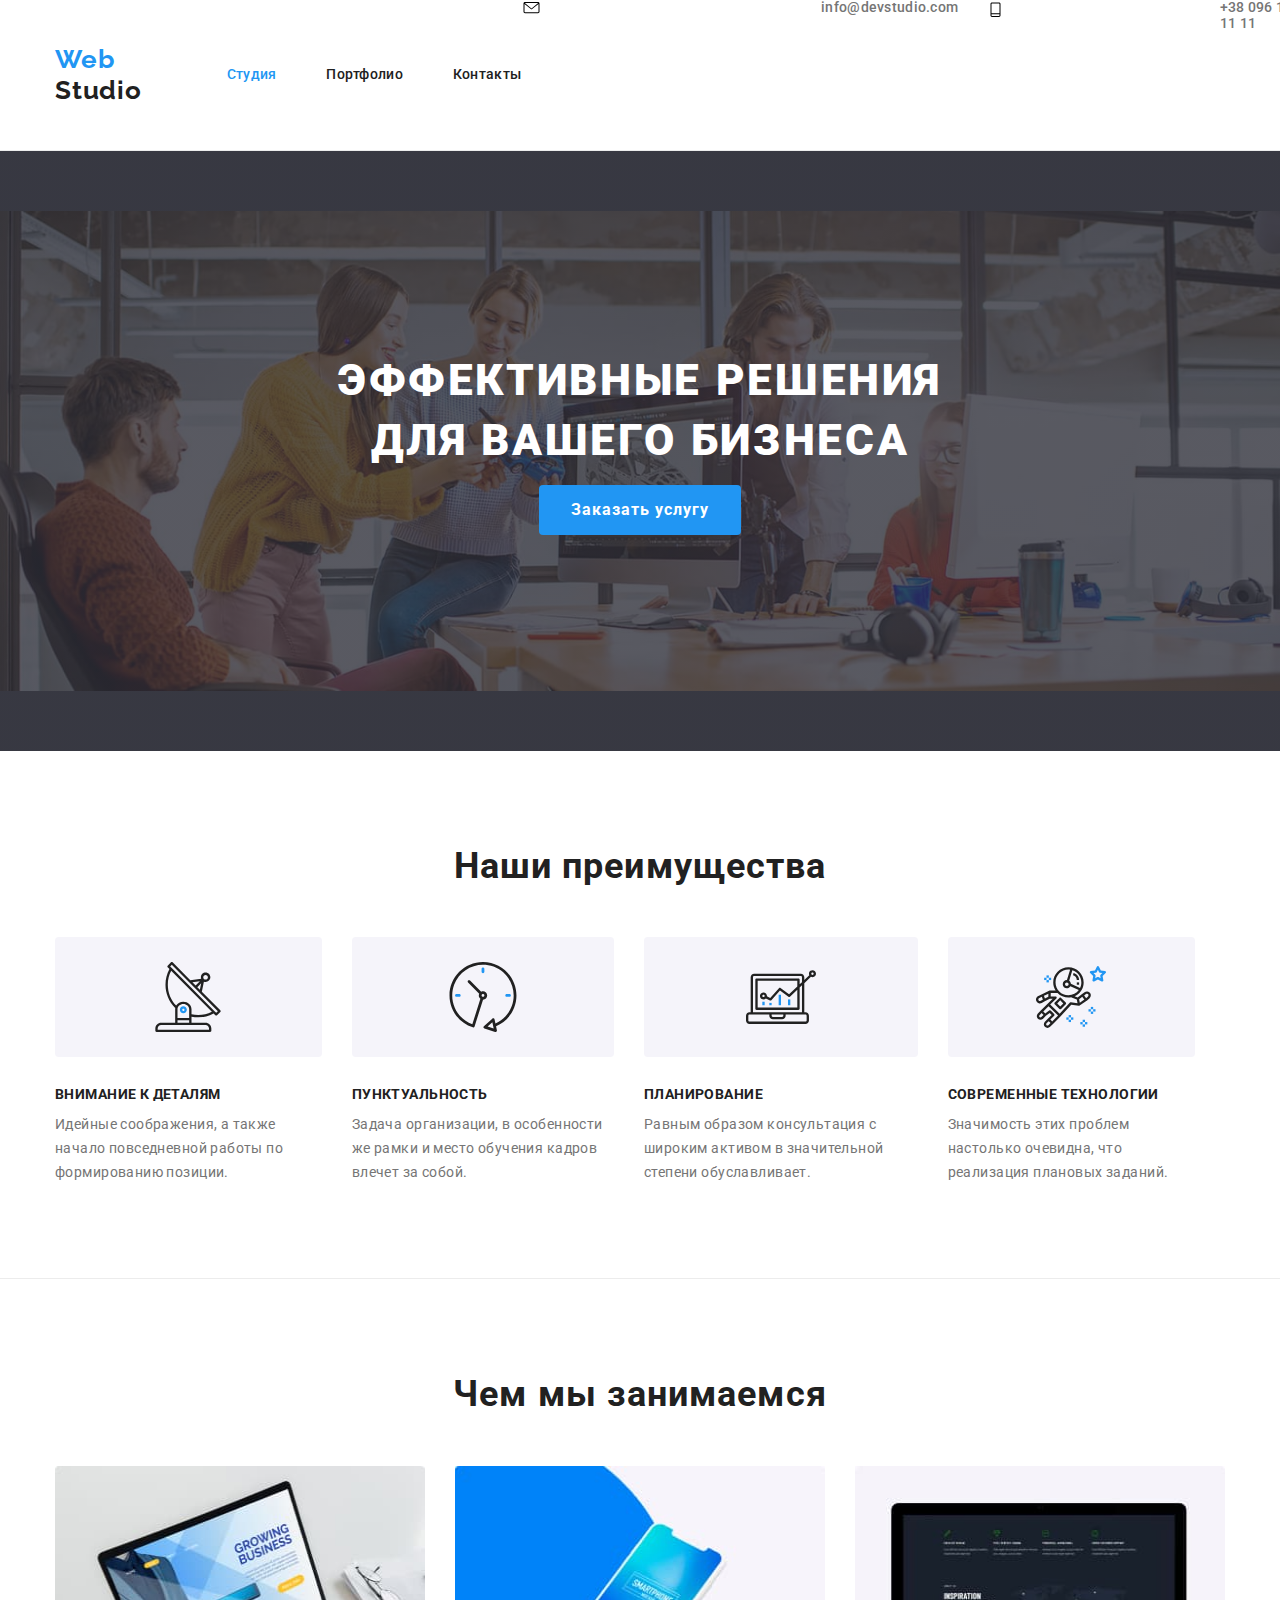
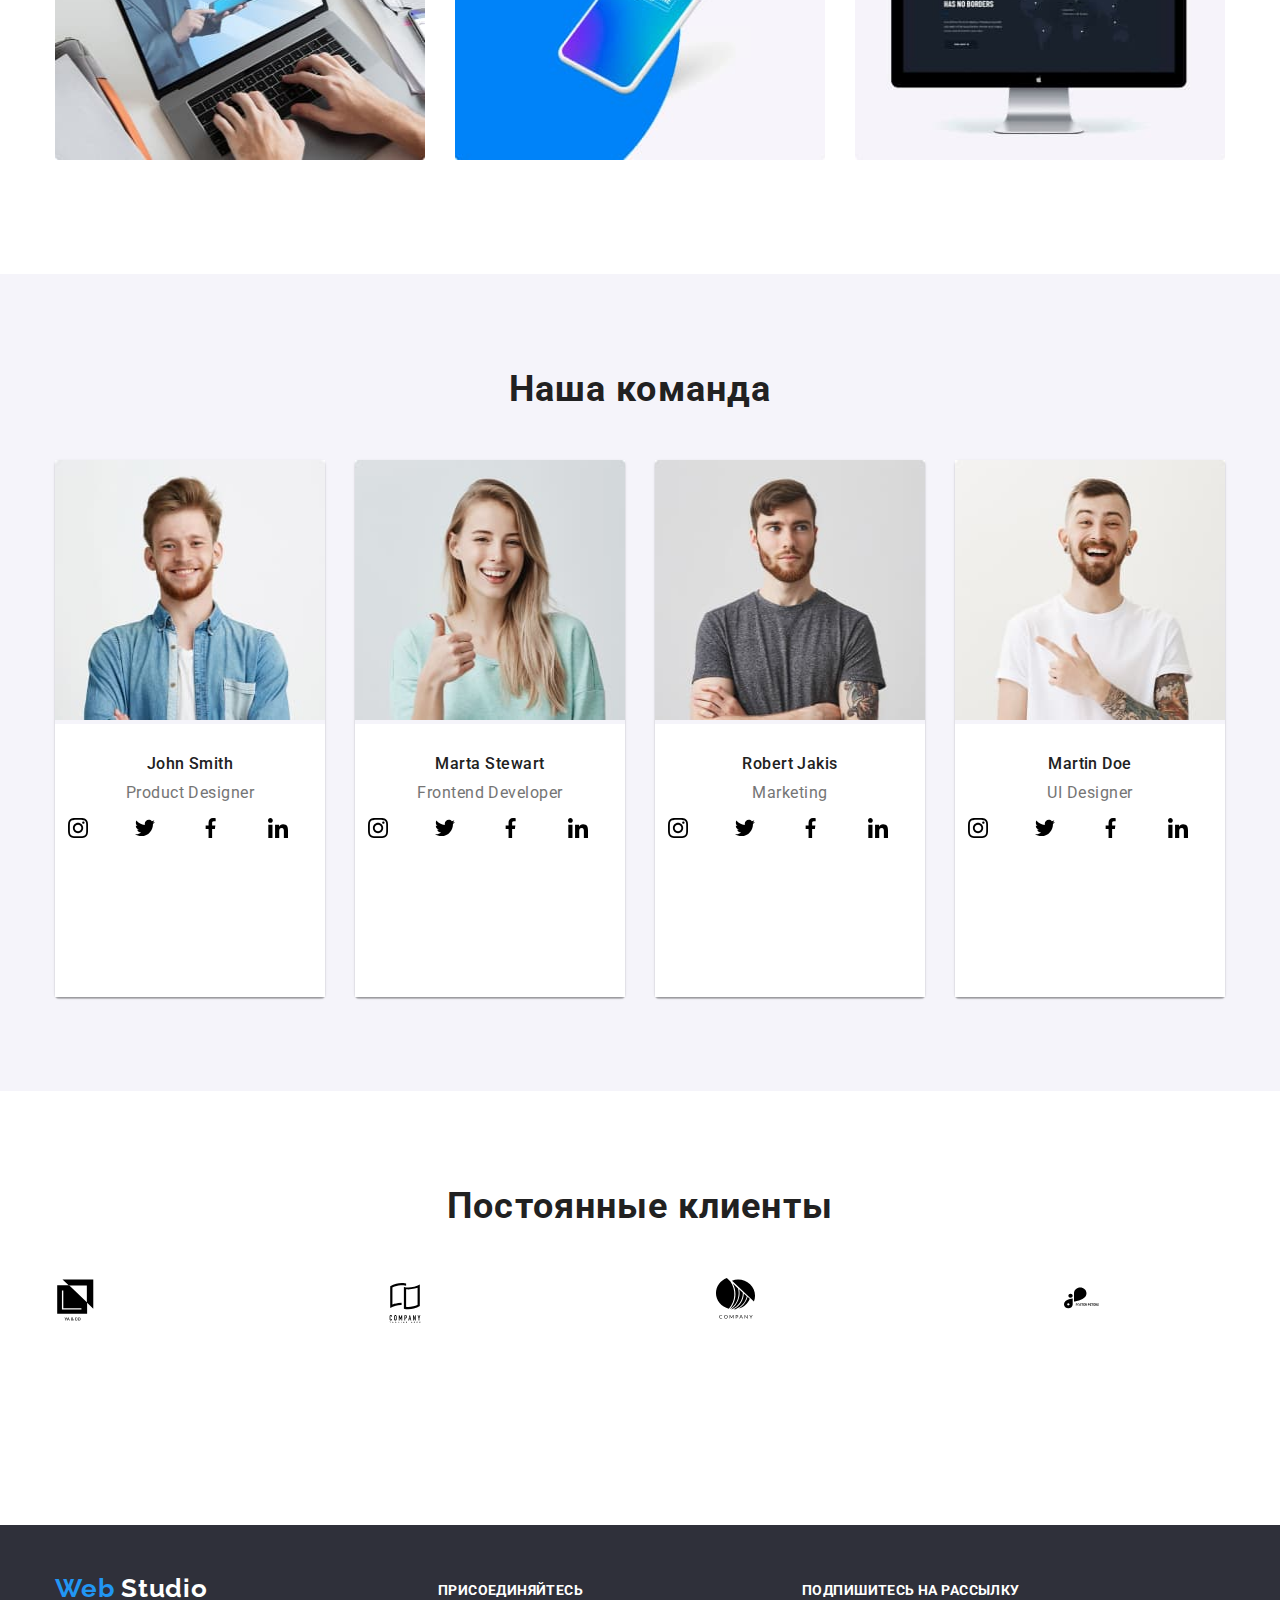
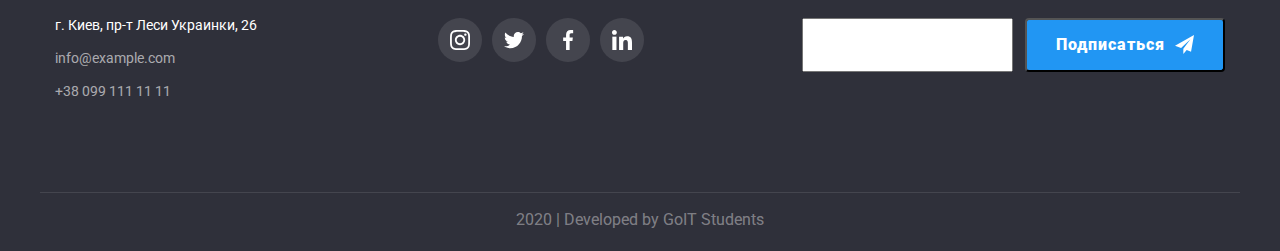
==== commit c913527c: "скрывает логические заголовки,меняет хедер,футер добавляет иконки через тег свг и берет их из спрайт" ====
--- a/index.html
+++ b/index.html
@@ -36,16 +36,27 @@
         </nav>
         <ul class="communication list">
           <li class="item">
-            <a
-              href="mailto:info@devstudio.com"
-              target="_blank"
-              class="link mail"
-            >
+            <a href="mailto:info@devstudio.com" target="_blank" class="link">
+              <svg class="mail">
+                <use
+                  href="./images/sprite.svg#mail"
+                  width="21px"
+                  height="16px"
+                ></use>
+              </svg>
               info@devstudio.com
             </a>
           </li>
           <li class="item">
-            <a href="tel:380961111111" class="link telephone">
+            <a href="tel:380961111111" class="link">
+              <svg class="telephone">
+                <use
+                  href="./images/sprite.svg#telefon"
+                  width="15px"
+                  height="20px"
+                  ;
+                ></use>
+              </svg>
               +38 096 111 11 11
             </a>
           </li>
@@ -66,7 +77,7 @@
       <!-- Наши преимущества -->
       <div class="advantages">
         <div class="container">
-          <h2 class="advantages-title">Наши преимущества</h2>
+          <h2 class="advantages-title visually-hidden">Наши преимущества</h2>
           <!-- заголовок h2,которого нет в макете ,будет спрятан при стилизации -->
           <ul class="advantages-list list">
             <li class="item details">
@@ -155,24 +166,45 @@
                     <a
                       href=""
                       aria-label="Ссылка на Instagram"
-                      class="team-list-icon-link instagram"
-                    >
+                      class="team-list-icon-link"
+                    >
+                      <svg class="team-svg">
+                        <use
+                          href="./images/sprite.svg#instagram1"
+                          width="20px"
+                          height="20px"
+                        ></use>
+                      </svg>
                     </a>
                   </li>
                   <li>
                     <a
                       href=""
                       aria-label="Ссылка на Twitter"
-                      class="team-list-icon-link twitter"
-                    >
+                      class="team-list-icon-link"
+                    >
+                      <svg class="team-svg">
+                        <use
+                          href="./images/sprite.svg#twitter1"
+                          width="20px"
+                          height="20px"
+                        ></use>
+                      </svg>
                     </a>
                   </li>
                   <li>
                     <a
                       href=""
                       aria-label="Ссылка на Facebook"
-                      class="team-list-icon-link facebook"
-                    >
+                      class="team-list-icon-link"
+                    >
+                      <svg class="team-svg">
+                        <use
+                          href="./images/sprite.svg#facebook1"
+                          width="20px"
+                          height="20px"
+                        ></use>
+                      </svg>
                     </a>
                   </li>
                   <li>
@@ -181,6 +213,13 @@
                       aria-label="Ссылка на LinkedIn"
                       class="team-list-icon-link linkedin"
                     >
+                      <svg class="team-svg">
+                        <use
+                          href="./images/sprite.svg#linkedin1"
+                          width="20px"
+                          height="20px"
+                        ></use>
+                      </svg>
                     </a>
                   </li>
                 </ul>
@@ -201,24 +240,45 @@
                     <a
                       href=""
                       aria-label="Ссылка на Instagram"
-                      class="team-list-icon-link instagram"
-                    >
+                      class="team-list-icon-link"
+                    >
+                      <svg class="team-svg">
+                        <use
+                          href="./images/sprite.svg#instagram1"
+                          width="20px"
+                          height="20px"
+                        ></use>
+                      </svg>
                     </a>
                   </li>
                   <li>
                     <a
                       href=""
                       aria-label="Ссылка на Twitter"
-                      class="team-list-icon-link twitter"
-                    >
+                      class="team-list-icon-link"
+                    >
+                      <svg class="team-svg">
+                        <use
+                          href="./images/sprite.svg#twitter1"
+                          width="20px"
+                          height="20px"
+                        ></use>
+                      </svg>
                     </a>
                   </li>
                   <li>
                     <a
                       href=""
                       aria-label="Ссылка на Facebook"
-                      class="team-list-icon-link facebook"
-                    >
+                      class="team-list-icon-link"
+                    >
+                      <svg class="team-svg">
+                        <use
+                          href="./images/sprite.svg#facebook1"
+                          width="20px"
+                          height="20px"
+                        ></use>
+                      </svg>
                     </a>
                   </li>
                   <li>
@@ -227,6 +287,13 @@
                       aria-label="Ссылка на LinkedIn"
                       class="team-list-icon-link linkedin"
                     >
+                      <svg class="team-svg">
+                        <use
+                          href="./images/sprite.svg#linkedin1"
+                          width="20px"
+                          height="20px"
+                        ></use>
+                      </svg>
                     </a>
                   </li>
                 </ul>
@@ -247,24 +314,45 @@
                     <a
                       href=""
                       aria-label="Ссылка на Instagram"
-                      class="team-list-icon-link instagram"
-                    >
+                      class="team-list-icon-link"
+                    >
+                      <svg class="team-svg">
+                        <use
+                          href="./images/sprite.svg#instagram1"
+                          width="20px"
+                          height="20px"
+                        ></use>
+                      </svg>
                     </a>
                   </li>
                   <li>
                     <a
                       href=""
                       aria-label="Ссылка на Twitter"
-                      class="team-list-icon-link twitter"
-                    >
+                      class="team-list-icon-link"
+                    >
+                      <svg class="team-svg">
+                        <use
+                          href="./images/sprite.svg#twitter1"
+                          width="20px"
+                          height="20px"
+                        ></use>
+                      </svg>
                     </a>
                   </li>
                   <li>
                     <a
                       href=""
                       aria-label="Ссылка на Facebook"
-                      class="team-list-icon-link facebook"
-                    >
+                      class="team-list-icon-link"
+                    >
+                      <svg class="team-svg">
+                        <use
+                          href="./images/sprite.svg#facebook1"
+                          width="20px"
+                          height="20px"
+                        ></use>
+                      </svg>
                     </a>
                   </li>
                   <li>
@@ -273,6 +361,13 @@
                       aria-label="Ссылка на LinkedIn"
                       class="team-list-icon-link linkedin"
                     >
+                      <svg class="team-svg">
+                        <use
+                          href="./images/sprite.svg#linkedin1"
+                          width="20px"
+                          height="20px"
+                        ></use>
+                      </svg>
                     </a>
                   </li>
                 </ul>
@@ -293,24 +388,45 @@
                     <a
                       href=""
                       aria-label="Ссылка на Instagram"
-                      class="team-list-icon-link instagram"
-                    >
+                      class="team-list-icon-link"
+                    >
+                      <svg class="team-svg">
+                        <use
+                          href="./images/sprite.svg#instagram1"
+                          width="20px"
+                          height="20px"
+                        ></use>
+                      </svg>
                     </a>
                   </li>
                   <li>
                     <a
                       href=""
                       aria-label="Ссылка на Twitter"
-                      class="team-list-icon-link twitter"
-                    >
+                      class="team-list-icon-link"
+                    >
+                      <svg class="team-svg">
+                        <use
+                          href="./images/sprite.svg#twitter1"
+                          width="20px"
+                          height="20px"
+                        ></use>
+                      </svg>
                     </a>
                   </li>
                   <li>
                     <a
                       href=""
                       aria-label="Ссылка на Facebook"
-                      class="team-list-icon-link facebook"
-                    >
+                      class="team-list-icon-link"
+                    >
+                      <svg class="team-svg">
+                        <use
+                          href="./images/sprite.svg#facebook1"
+                          width="20px"
+                          height="20px"
+                        ></use>
+                      </svg>
                     </a>
                   </li>
                   <li>
@@ -319,6 +435,13 @@
                       aria-label="Ссылка на LinkedIn"
                       class="team-list-icon-link linkedin"
                     >
+                      <svg class="team-svg">
+                        <use
+                          href="./images/sprite.svg#linkedin1"
+                          width="20px"
+                          height="20px"
+                        ></use>
+                      </svg>
                     </a>
                   </li>
                 </ul>
@@ -338,12 +461,13 @@
                 aria-label="Ссылка на сайт компании YA & CO"
                 class="customers-list-link"
               >
-                <img
-                  src="./images/yaco.svg"
-                  width="170"
-                  height="90"
-                  alt="Логотип YA & CO"
-                />
+                <svg class="svg-yaco">
+                  <use
+                    href="./images/sprite.svg#yaco"
+                    width="44px"
+                    height="49px"
+                  ></use>
+                </svg>
               </a>
             </li>
             <li class="item">
@@ -352,12 +476,13 @@
                 aria-label="Ссылка на сайт компании COMPANY TAGLINE HERE"
                 class="customers-list-link"
               >
-                <img
-                  src="./images/companytaglinehere.svg"
-                  width="170"
-                  height="90"
-                  alt="Логотип COMPANY TAGLINE HERE"
-                />
+                <svg class="svg-companytaglinehere">
+                  <use
+                    href="./images/sprite.svg#companytaglinehere"
+                    width="40px"
+                    height="52px"
+                  ></use>
+                </svg>
               </a>
             </li>
             <li class="item">
@@ -366,12 +491,13 @@
                 aria-label="Ссылка на сайт компании COMPANY"
                 class="customers-list-link"
               >
-                <img
-                  src="./images/company.svg"
-                  width="170"
-                  height="90"
-                  alt="Логотип COMPANY"
-                />
+                <svg class="svg-company">
+                  <use
+                    href="./images/sprite.svg#company"
+                    width="41px"
+                    height="43px"
+                  ></use>
+                </svg>
               </a>
             </li>
             <li class="item">
@@ -380,12 +506,13 @@
                 aria-label="Ссылка на сайт компании FOSTER PETERS"
                 class="customers-list-link"
               >
-                <img
-                  src="./images/fosterpeters.svg"
-                  width="170"
-                  height="90"
-                  alt="Логотип FOSTER PETERS"
-                />
+                <svg class="svg-fosterpeters">
+                  <use
+                    href="./images/sprite.svg#fosterpeters"
+                    width="80"
+                    height="42"
+                  ></use>
+                </svg>
               </a>
             </li>
             <li class="item">
@@ -394,12 +521,13 @@
                 aria-label="Ссылка на сайт компании BRAND"
                 class="customers-list-link"
               >
-                <img
-                  src="./images/brand.svg"
-                  width="170"
-                  height="90"
-                  alt="Логотип BRAND"
-                />
+                <svg class="svg-brand">
+                  <use
+                    href="./images/sprite.svg#brand"
+                    width="59px"
+                    height="47px"
+                  ></use>
+                </svg>
               </a>
             </li>
             <li class="item">
@@ -408,12 +536,13 @@
                 aria-label="Ссылка на сайт компании COMPANY TAG LINE"
                 class="customers-list-link"
               >
-                <img
-                  src="./images/companytagline.svg"
-                  width="170"
-                  height="90"
-                  alt="Логотип COMPANY TAG LINE"
-                />
+                <svg class="svg-companytagline">
+                  <use
+                    href="./images/sprite.svg#companytagline"
+                    width="88px"
+                    height="45px"
+                  ></use>
+                </svg>
               </a>
             </li>
           </ul>
@@ -478,7 +607,7 @@
         <div class="form">
           <b class="form-act">ПОДПИШИТЕСЬ НА РАССЫЛКУ</b>
           <div class="form-input">
-            <input type="text" />
+            <input type="text" class="footer-input" />
             <button type="button" class="button-secondary">Подписаться</button>
           </div>
         </div>
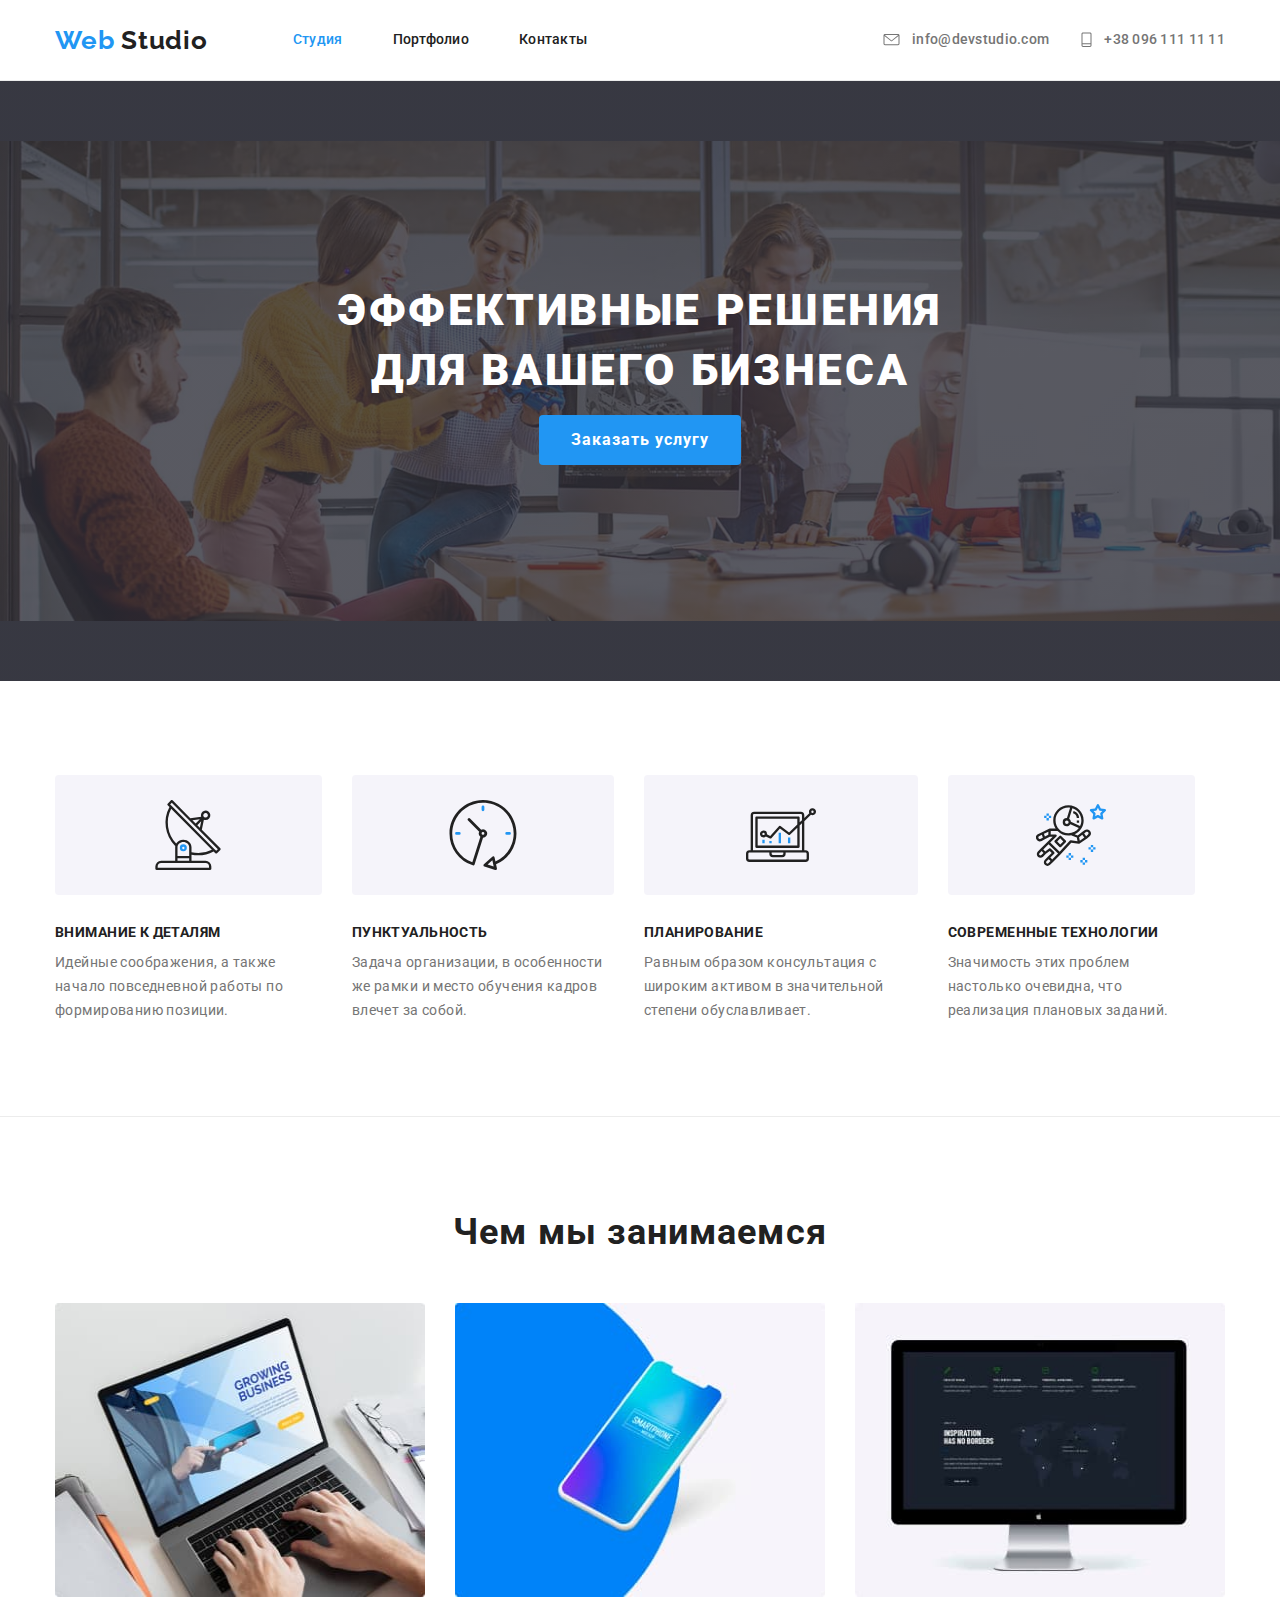
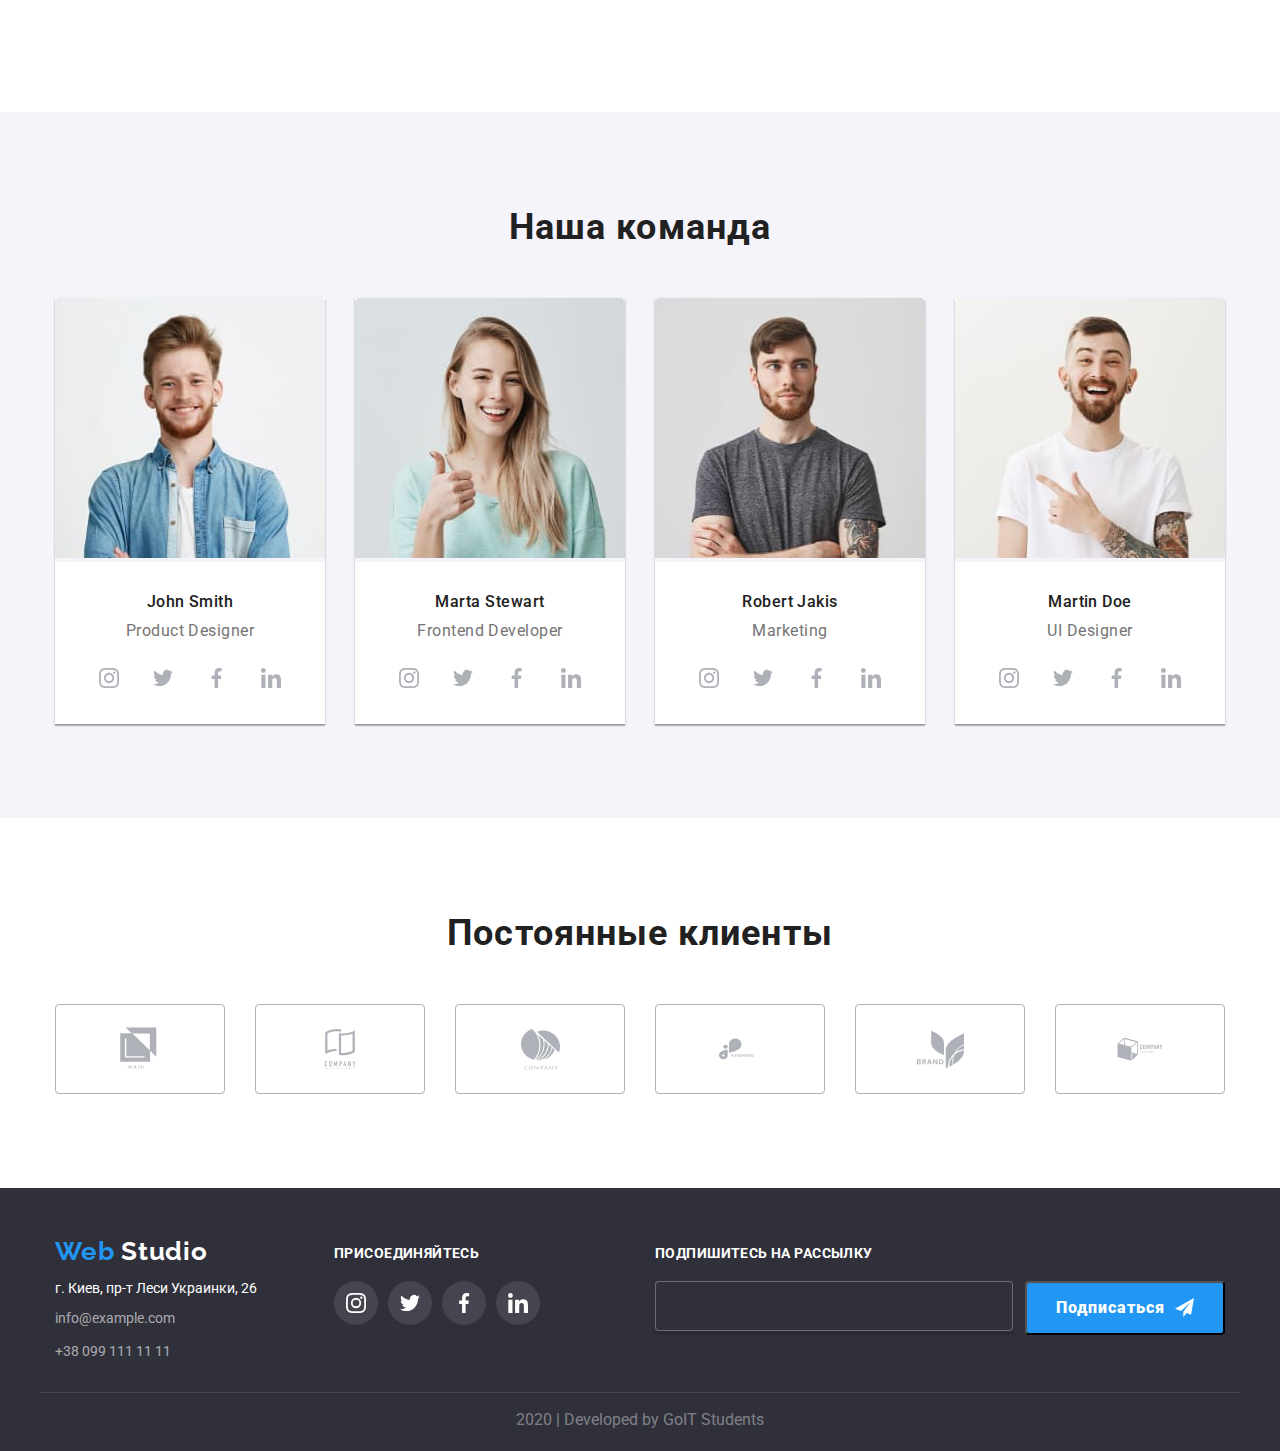
==== commit 5b595d85: "Убрана семантическая ошибка" ====
--- a/index.html
+++ b/index.html
@@ -54,7 +54,6 @@
                   href="./images/sprite.svg#telefon"
                   width="15px"
                   height="20px"
-                  ;
                 ></use>
               </svg>
               +38 096 111 11 11
--- a/css/styles.css
+++ b/css/styles.css
@@ -66,6 +66,16 @@
   letter-spacing: 0.03em;
   color: var(--title-text-color);
 }
+.visually-hidden {
+  position: absolute;
+  width: 1px;
+  height: 1px;
+  margin: -1px;
+  border: 0px;
+  padding: 0px;
+  clip: rect(0 0 0 0);
+  overflow: hidden;
+}
 .advantages-list .item,
 .work-list .item-work,
 .team-list .item,
@@ -135,35 +145,22 @@
 }
 
 .communication {
+  /* outline: 1px solid green; */
   margin-left: auto;
+  display: flex;
+  align-items: center;
+}
+.communication .item {
+  align-items: center;
 }
 .communication .item + .item {
   margin-left: 30px;
 }
 
-.communication .item {
-  display: flex;
-}
-.communication .mail::before {
-  content: "";
-  background-image: url("../images/mail.svg");
-  width: 16px;
-  height: 11px;
-  margin-right: 10px;
-  margin-top: auto;
-  margin-bottom: auto;
-}
-.communication .telephone::before {
-  content: "";
-  background-image: url("../images/telefon.svg");
-  width: 10px;
-  height: 15px;
-  margin-right: 10px;
-  margin-top: auto;
-  margin-bottom: auto;
-}
 .communication .link {
-  display: inline-flex;
+  /* outline: 1px solid red; */
+  display: flex;
+  align-items: center;
   font-family: Roboto, sans-serif;
   font-style: normal;
   font-weight: 500;
@@ -176,6 +173,18 @@
 .communication .link:focus {
   color: var(--accent-color);
 }
+.communication .mail {
+  width: 21px;
+  height: 16px;
+  margin-right: 10px;
+  fill: currentColor;
+}
+.communication .telephone {
+  width: 15px;
+  height: 20px;
+  margin-right: 10px;
+  fill: currentColor;
+}
 
 /* CSS для вкладки Студия (index.html)*/
 
@@ -186,7 +195,6 @@
   padding-bottom: 200px;
   max-width: 1600px;
   min-width: 1200px;
-  /* height: 600px; */
   background-image: linear-gradient(
       rgba(47, 48, 58, 0.8),
       rgba(47, 48, 58, 0.8)
@@ -330,7 +338,6 @@
 /* Наша команда */
 
 .team {
-  max-width: 1600px;
   min-width: 1200px;
   margin-left: auto;
   margin-right: auto;
@@ -341,19 +348,19 @@
   padding-bottom: 94px;
   background-color: var(--section-bg-color);
 }
+
+.team-list > .item {
+  box-shadow: 0px 2px 1px rgba(0, 0, 0, 0.2), 0px 1px 1px rgba(0, 0, 0, 0.14),
+    0px 1px 3px rgba(0, 0, 0, 0.12);
+}
+.team-list > .item:nth-child(4n) {
+  margin-right: 0;
+}
 .team-list-card {
   background-color: var(--primary-bg-color);
   padding-top: 30px;
   padding-bottom: 24px;
 }
-.team-list > .item {
-  box-shadow: 0px 2px 1px rgba(0, 0, 0, 0.2), 0px 1px 1px rgba(0, 0, 0, 0.14),
-    0px 1px 3px rgba(0, 0, 0, 0.12);
-  border-radius: 4px;
-}
-.team-list > .item:nth-child(4n) {
-  margin-right: 0;
-}
 .team-list-title {
   margin: 0;
 
@@ -380,36 +387,33 @@
   color: var(--primary-text-color);
 }
 .team-list-icon {
+  display: flex;
   justify-content: space-evenly;
   margin-top: 16px;
   text-align: center;
+  padding-right: 32px;
+  padding-left: 32px;
 }
 .team-list-icon-link {
-  display: inline-block;
+  padding: 12px;
+  display: block;
   width: 44px;
   height: 44px;
-  background-color: var(--primary-bg-color);
-  background-repeat: no-repeat;
-  background-position: center;
   border-radius: 50%;
   margin-right: 10px;
+  fill: #afb1b8;
 }
 .team-list-icon-link:hover,
 .team-list-icon-link:focus {
   background-color: var(--accent-color);
-}
-.team-list-icon .instagram {
-  background-image: url("../images/instagram1.svg");
-}
-.team-list-icon .twitter {
-  background-image: url("../images/twitter1.svg");
-}
-.team-list-icon .facebook {
-  background-image: url("../images/facebook1.svg");
+  fill: var(--primary-bg-color);
 }
 .team-list-icon .linkedin {
-  background-image: url("../images/linkedin1.svg");
   margin-right: 0;
+}
+.team-svg {
+  width: 20px;
+  height: 20px;
 }
 
 /* Постоянные клиенты */
@@ -421,10 +425,51 @@
 .customers-list > .item:nth-child(6n) {
   margin-right: 0;
 }
-/* .customers-list-link:hover,
+.customers-list .item {
+  width: 170px;
+  height: 90px;
+}
+.customers-list-link {
+  display: flex;
+  justify-content: center;
+  align-items: center;
+  border: 1px solid #afb1b8;
+  box-sizing: border-box;
+  border-radius: 4px;
+  width: 170px;
+  height: 90px;
+  fill: #afb1b8;
+}
+.customers-list-link:hover,
 .customers-list-link:focus {
-  color: var(--accent-color);
-} */
+  border: 1px solid var(--accent-color);
+  fill: var(--accent-color);
+}
+.svg-yaco {
+  display: inline-block;
+  width: 44px;
+  height: 49px;
+}
+.svg-companytaglinehere {
+  width: 40px;
+  height: 52px;
+}
+.svg-company {
+  width: 41px;
+  height: 43px;
+}
+.svg-fosterpeters {
+  width: 80px;
+  height: 42px;
+}
+.svg-brand {
+  width: 59px;
+  height: 47px;
+}
+.svg-companytagline {
+  width: 88px;
+  height: 45px;
+}
 
 /* CSS для вкладки Портфолио (portfolio.html) */
 
@@ -433,16 +478,14 @@
   padding-top: 94px;
   padding-bottom: 94px;
 }
+
 .portfolio-list,
 .portfolio-projectslist {
   list-style: none;
   padding: 0;
   margin: 0;
 }
-.portfolio-projectslist {
-  display: flex;
-  flex-wrap: wrap;
-}
+
 .portfolio-list {
   display: flex;
   margin-bottom: 50px;
@@ -472,19 +515,16 @@
 }
 .portfolio-list-button:hover,
 .portfolio-list-button:focus {
-  font-family: Roboto, sans-serif;
-  font-style: normal;
-  font-weight: 500;
-  font-size: 16px;
-  line-height: 1.62;
-  text-align: center;
-  letter-spacing: 0.03em;
   color: var(--button-text-color);
   background: var(--accent-color);
   box-shadow: 0px 2px 2px rgba(0, 0, 0, 0.12), 0px 1px 2px rgba(0, 0, 0, 0.08),
     0px 3px 1px rgba(0, 0, 0, 0.1);
   border-radius: 4px;
 }
+.portfolio-projectslist {
+  display: flex;
+  flex-wrap: wrap;
+}
 .portfolio-projectslist-item {
   margin-bottom: 30px;
   margin-right: 30px;
@@ -500,13 +540,15 @@
 }
 .portfolio-projectslist-link {
   display: block;
+  border: 1px solid #eeeeee;
+}
+.portfolio-projectslist-link:hover,
+.portfolio-projectslist-link:focus {
+  box-shadow: 1px 4px 6px rgba(0, 0, 0, 0.16), 0px 4px 4px rgba(0, 0, 0, 0.06),
+    0px 1px 1px rgba(0, 0, 0, 0.12);
 }
 .portfolio-projectslist-frame {
-  border-left: 1px solid var(--portfolio-image-border-color);
-  border-bottom: 1px solid var(--portfolio-image-border-color);
-  border-right: 1px solid var(--portfolio-image-border-color);
-  border-bottom-left-radius: 5px;
-  border-bottom-right-radius: 5px;
+  background-color: var(--primary-bg-color);
 }
 .portfolio-projectlist-title {
   margin: 0;
@@ -520,6 +562,7 @@
   letter-spacing: 0.06em;
   color: var(--title-text-color);
 }
+
 .portfolio-projectlist-type {
   margin: 0;
   margin-top: 4px;
@@ -560,8 +603,8 @@
   width: 210px;
   margin: 0;
   margin-top: 48px;
-  margin-right: 179px;
-  margin-bottom: 88px;
+  margin-right: 69px;
+  margin-bottom: 28px;
 }
 .footer-logo {
   display: inline-block;
@@ -582,6 +625,8 @@
   color: var(--address-text-color);
 }
 .footer-contacts-address {
+  width: 231px;
+  height: 21px;
   display: inline-block;
   margin-bottom: 9px;
   color: var(--other-text-color);
@@ -595,8 +640,8 @@
   width: 270px;
   margin: 0;
   margin-top: 56px;
-  margin-right: 102px;
-  margin-bottom: 74px;
+  margin-right: 94px;
+  margin-bottom: 56px;
 }
 .footer-social-media-act,
 .form-act {
@@ -650,7 +695,15 @@
 .form-input {
   display: flex;
 }
-
+.footer-input {
+  width: 358px;
+  height: 50px;
+  background: #2f303a;
+  border: 1px solid rgba(255, 255, 255, 0.3);
+  box-sizing: border-box;
+  box-shadow: 0px 4px 4px rgba(0, 0, 0, 0.15);
+  border-radius: 4px;
+}
 .button-secondary {
   display: inline-flex;
   padding: 10px 29px;
